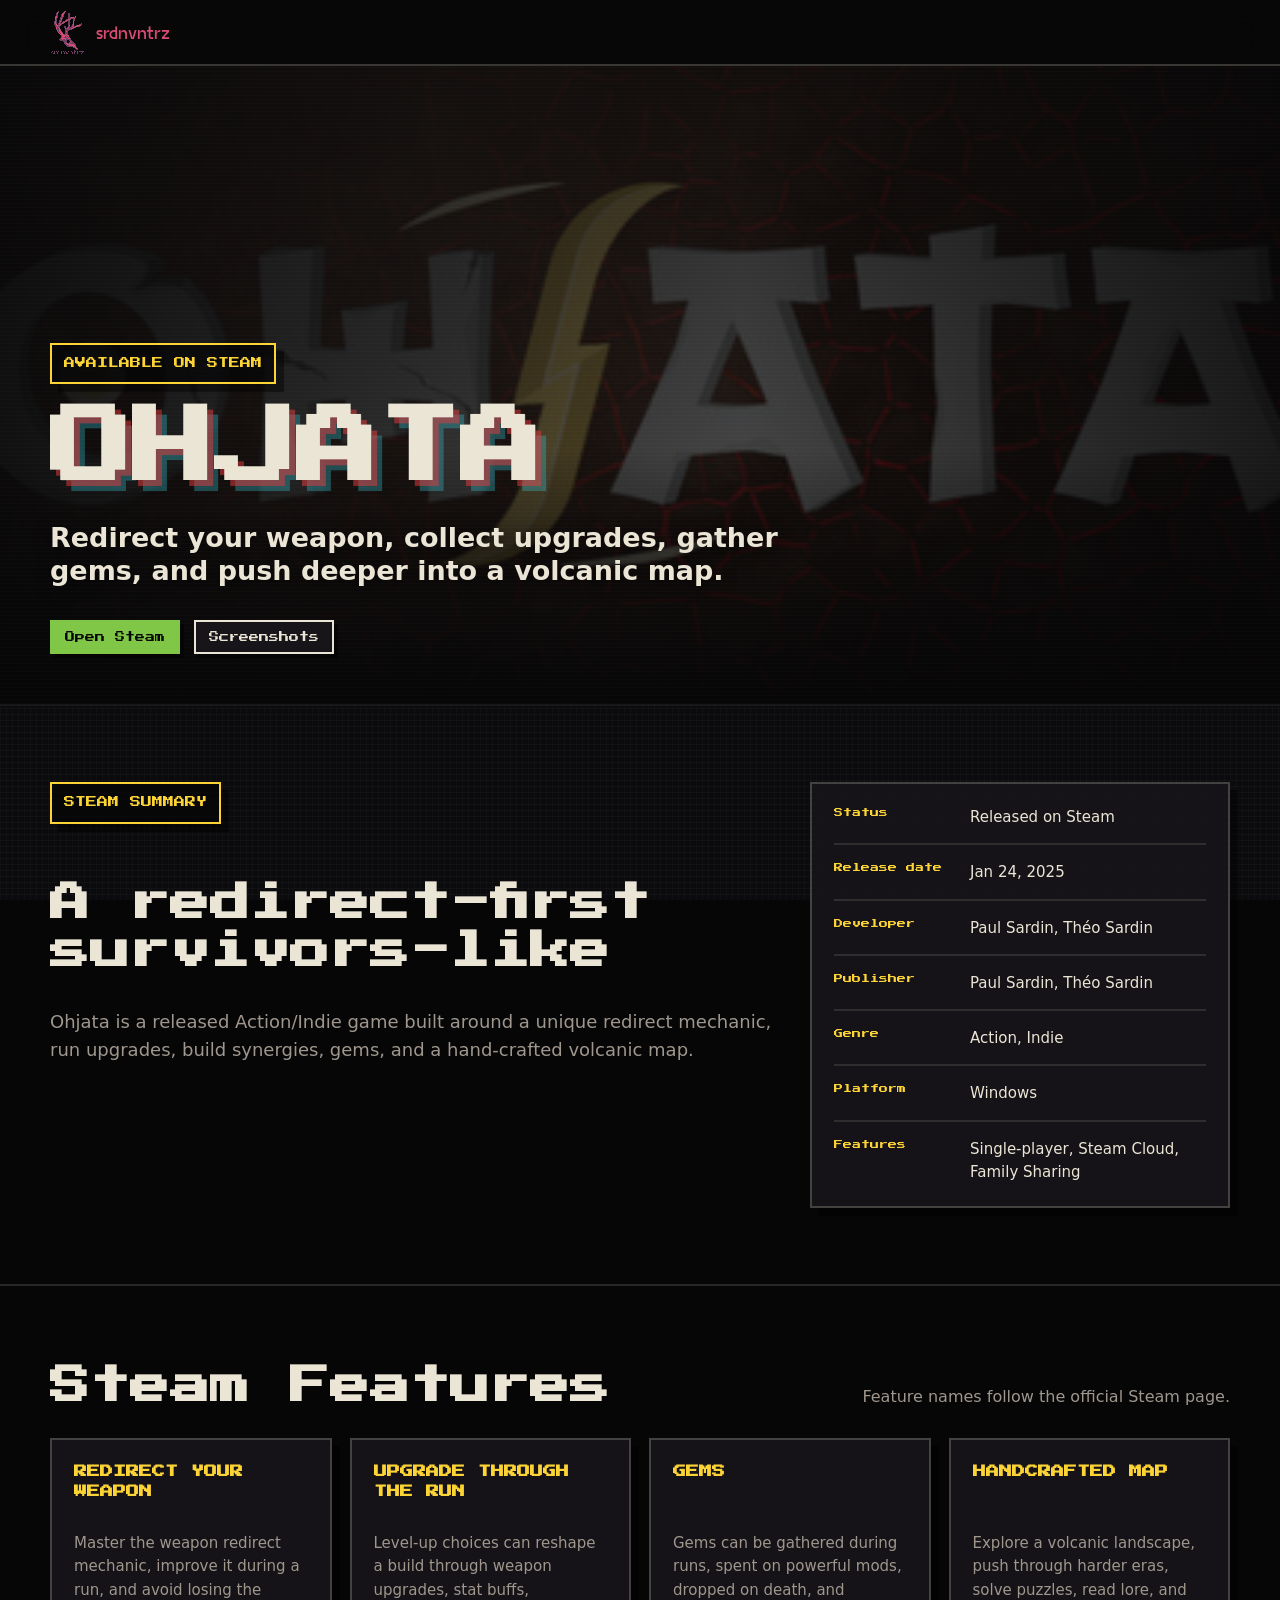
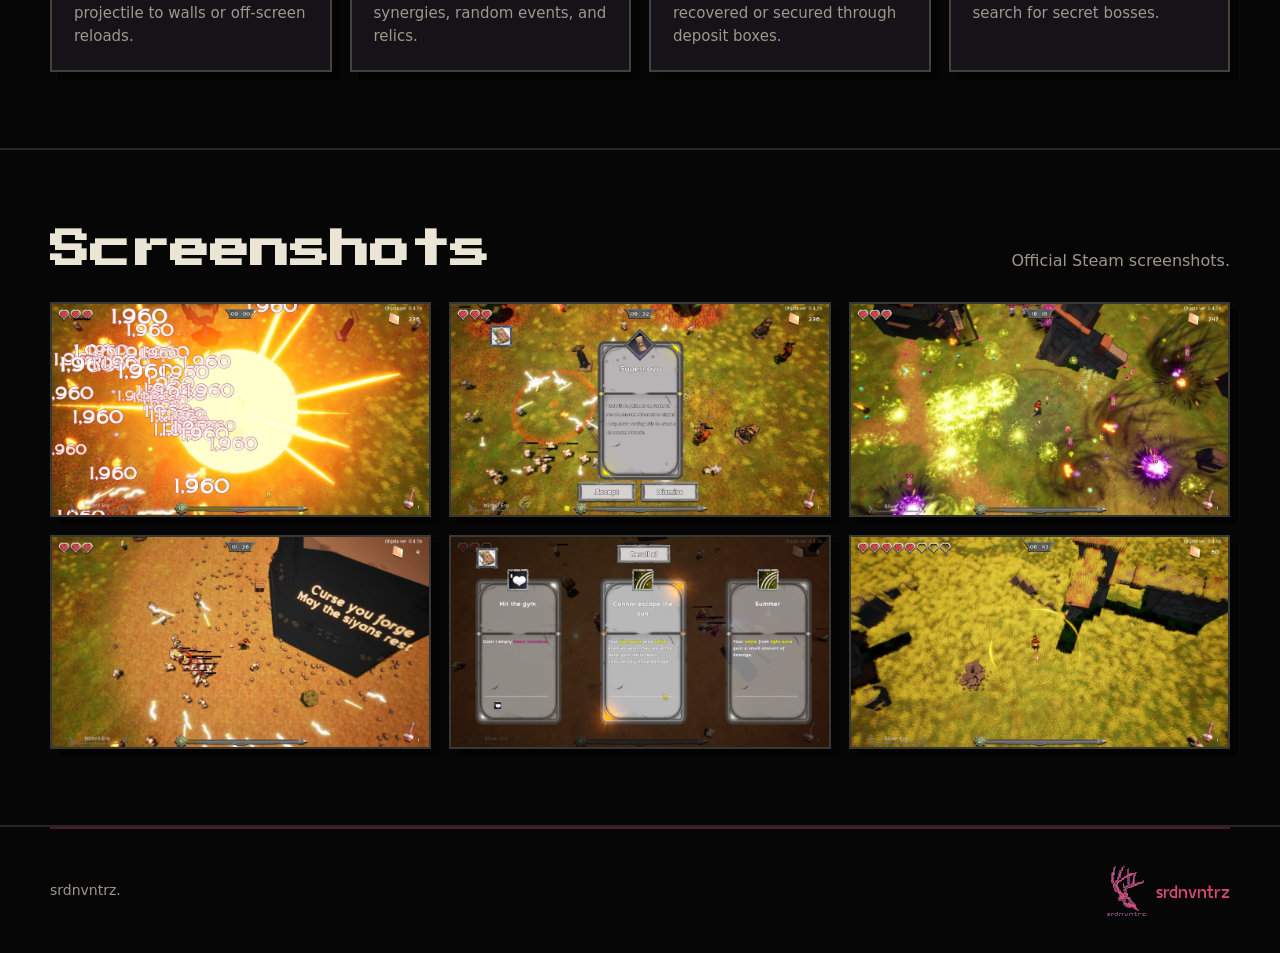
==== ohjata/index.html @ 78330971 "fix: bust cached studio stylesheet" ====
<!doctype html>
<html lang="en">
  <head>
    <meta charset="utf-8">
    <meta name="viewport" content="width=device-width, initial-scale=1">
    <title>OHJATA | sardin-ventures</title>
    <meta
      name="description"
      content="OHJATA is a released Action/Indie survivors-inspired rogue-like on Steam by Paul Sardin and Theo Sardin."
    >
    <meta property="og:title" content="OHJATA | sardin-ventures">
    <meta
      property="og:description"
      content="Redirect your weapon, gather upgrades and gems, and explore a volcanic map in OHJATA."
    >
    <meta property="og:image" content="assets/ohjata-header.jpg">
    <meta property="og:type" content="website">
    <link rel="icon" href="../runz/assets/runz-icon.png">
    <link rel="stylesheet" href="../site.css?v=20260622-2">
  </head>
  <body>
    <header class="site-header">
      <nav class="nav" aria-label="Primary">
        <a class="brand studio-brand" href="../" aria-label="srdnvntrz home">
          <img class="studio-logo-mark" src="../assets/srdnvntrz-logo.png" alt="" width="852" height="1128">
          <span>srdnvntrz</span>
        </a>
      </nav>
    </header>

    <main>
      <section class="hero ohjata-hero" aria-labelledby="hero-title">
        <div class="hero-inner">
          <p class="eyebrow">AVAILABLE ON STEAM</p>
          <h1 id="hero-title">OHJATA</h1>
          <p class="hero-copy">
            Redirect your weapon, collect upgrades, gather gems, and push deeper into a volcanic map.
          </p>
          <div class="actions hero-actions">
            <a class="button primary" href="https://store.steampowered.com/app/3280340/Ohjata/" rel="noopener" target="_blank">Open Steam</a>
            <a class="button" href="#screenshots">Screenshots</a>
          </div>
        </div>
      </section>

      <section class="section" aria-labelledby="about-title">
        <div class="section-inner detail-grid">
          <div class="detail-copy">
            <p class="eyebrow">STEAM SUMMARY</p>
            <h2 id="about-title">A redirect-first survivors-like</h2>
            <p>
              Ohjata is a released Action/Indie game built around a unique redirect mechanic, run upgrades, build synergies, gems, and a hand-crafted volcanic map.
            </p>
          </div>
          <aside class="facts-panel" aria-label="Ohjata facts">
            <dl class="facts-list">
              <div>
                <dt>Status</dt>
                <dd>Released on Steam</dd>
              </div>
              <div>
                <dt>Release date</dt>
                <dd>Jan 24, 2025</dd>
              </div>
              <div>
                <dt>Developer</dt>
                <dd>Paul Sardin, Théo Sardin</dd>
              </div>
              <div>
                <dt>Publisher</dt>
                <dd>Paul Sardin, Théo Sardin</dd>
              </div>
              <div>
                <dt>Genre</dt>
                <dd>Action, Indie</dd>
              </div>
              <div>
                <dt>Platform</dt>
                <dd>Windows</dd>
              </div>
              <div>
                <dt>Features</dt>
                <dd>Single-player, Steam Cloud, Family Sharing</dd>
              </div>
            </dl>
          </aside>
        </div>
      </section>

      <section class="section" aria-labelledby="features-title">
        <div class="section-inner">
          <div class="section-title">
            <h2 id="features-title">Steam Features</h2>
            <p>Feature names follow the official Steam page.</p>
          </div>

          <div class="feature-grid">
            <article class="feature-card">
              <h3>REDIRECT YOUR WEAPON</h3>
              <p>
                Master the weapon redirect mechanic, improve it during a run, and avoid losing the projectile to walls or off-screen reloads.
              </p>
            </article>
            <article class="feature-card">
              <h3>UPGRADE THROUGH THE RUN</h3>
              <p>
                Level-up choices can reshape a build through weapon upgrades, stat buffs, synergies, random events, and relics.
              </p>
            </article>
            <article class="feature-card">
              <h3>GEMS</h3>
              <p>
                Gems can be gathered during runs, spent on powerful mods, dropped on death, and recovered or secured through deposit boxes.
              </p>
            </article>
            <article class="feature-card">
              <h3>HANDCRAFTED MAP</h3>
              <p>
                Explore a volcanic landscape, push through harder eras, solve puzzles, read lore, and search for secret bosses.
              </p>
            </article>
          </div>
        </div>
      </section>

      <section class="section" id="screenshots" aria-labelledby="screenshots-title">
        <div class="section-inner">
          <div class="section-title">
            <h2 id="screenshots-title">Screenshots</h2>
            <p>Official Steam screenshots.</p>
          </div>

          <div class="screenshot-grid">
            <a class="screenshot-card" href="assets/screenshots/ohjata-01.jpg">
              <img src="assets/screenshots/ohjata-01.jpg" alt="Ohjata official Steam screenshot 1." width="1920" height="1080">
            </a>
            <a class="screenshot-card" href="assets/screenshots/ohjata-02.jpg">
              <img src="assets/screenshots/ohjata-02.jpg" alt="Ohjata official Steam screenshot 2." width="1920" height="1080">
            </a>
            <a class="screenshot-card" href="assets/screenshots/ohjata-03.jpg">
              <img src="assets/screenshots/ohjata-03.jpg" alt="Ohjata official Steam screenshot 3." width="1920" height="1080">
            </a>
            <a class="screenshot-card" href="assets/screenshots/ohjata-04.jpg">
              <img src="assets/screenshots/ohjata-04.jpg" alt="Ohjata official Steam screenshot 4." width="1920" height="1080">
            </a>
            <a class="screenshot-card" href="assets/screenshots/ohjata-05.jpg">
              <img src="assets/screenshots/ohjata-05.jpg" alt="Ohjata official Steam screenshot 5." width="1920" height="1080">
            </a>
            <a class="screenshot-card" href="assets/screenshots/ohjata-06.jpg">
              <img src="assets/screenshots/ohjata-06.jpg" alt="Ohjata official Steam screenshot 6." width="1920" height="1080">
            </a>
          </div>
        </div>
      </section>
    </main>

    <footer class="site-footer">
      <p>srdnvntrz.</p>
      <a class="footer-brand" href="../" aria-label="srdnvntrz home">
        <img src="../assets/srdnvntrz-logo.png" alt="" width="852" height="1128">
        <span>srdnvntrz</span>
      </a>
    </footer>
  </body>
</html>
---- site.css ----
@font-face {
  font-display: swap;
  font-family: "Press Start 2P";
  src: url("runz/assets/fonts/PressStart2P-Regular.ttf") format("truetype");
}

@font-face {
  font-display: swap;
  font-family: "VG5000";
  src: url("assets/fonts/VG5000-Regular.otf") format("opentype");
}

:root {
  color-scheme: dark;
  --black: #060607;
  --panel: #171519;
  --white: #ebe5d6;
  --muted: #9f978d;
  --red: #e83b3d;
  --yellow: #fcd436;
  --lime: #80c747;
  --cyan: #38c9db;
  --studio-pink: #d94a73;
  --line: rgba(235, 229, 214, 0.22);
  --shadow: rgba(0, 0, 0, 0.42);
  --max-width: 1180px;
}

* {
  box-sizing: border-box;
}

html {
  scroll-behavior: smooth;
}

body {
  margin: 0;
  background: var(--black);
  color: var(--white);
  font-family: Inter, ui-sans-serif, system-ui, -apple-system, BlinkMacSystemFont, "Segoe UI", sans-serif;
  line-height: 1.55;
  overflow-x: hidden;
}

body::before {
  position: fixed;
  inset: 0;
  z-index: -2;
  background:
    linear-gradient(rgba(255, 255, 255, 0.026) 1px, transparent 1px),
    linear-gradient(90deg, rgba(255, 255, 255, 0.018) 1px, transparent 1px),
    #0b0b0d;
  background-size: 6px 6px, 6px 6px, auto;
  content: "";
}

a {
  color: inherit;
}

img {
  display: block;
  max-width: 100%;
}

.home-logo {
  display: none !important;
}

.site-header {
  position: sticky;
  top: 0;
  z-index: 20;
  border-bottom: 2px solid var(--line);
  background: rgba(6, 6, 7, 0.84);
  backdrop-filter: blur(16px);
}

.nav {
  display: flex;
  align-items: center;
  justify-content: space-between;
  width: min(100% - 32px, var(--max-width));
  min-height: 64px;
  margin: 0 auto;
  gap: 18px;
}

.brand,
.nav-links,
.actions {
  display: flex;
  align-items: center;
}

.brand {
  gap: 12px;
  color: var(--white);
  text-decoration: none;
}

.brand span:last-child,
.eyebrow,
h1,
h2,
h3,
.button,
.status {
  font-family: "Press Start 2P", ui-monospace, SFMono-Regular, Consolas, monospace;
}

.brand span:last-child {
  font-size: 13px;
}

.studio-brand {
  color: var(--studio-pink);
}

.studio-logo-mark {
  width: 34px;
  height: 46px;
  object-fit: contain;
  image-rendering: pixelated;
}

.studio-brand span:last-child {
  color: var(--studio-pink);
  font-family: "VG5000", ui-monospace, SFMono-Regular, Consolas, monospace;
  font-size: 18px;
  line-height: 1;
}

.nav-links {
  gap: 16px;
  font-size: 14px;
}

.nav-links a {
  color: var(--muted);
  text-decoration: none;
}

.nav-links a:hover,
.nav-links a:focus-visible {
  color: var(--yellow);
}

.hero {
  position: relative;
  display: grid;
  align-items: end;
  min-height: min(640px, 86svh);
  overflow: clip;
}

.hero::before {
  position: absolute;
  inset: 0;
  z-index: -2;
  background-image:
    linear-gradient(90deg, rgba(6, 6, 7, 0.9), rgba(6, 6, 7, 0.34) 58%, rgba(6, 6, 7, 0.82)),
    linear-gradient(0deg, rgba(6, 6, 7, 0.98), rgba(6, 6, 7, 0.22) 40%, rgba(6, 6, 7, 0.56)),
    url("runz/assets/screenshots/combat-chaos.png");
  background-position: center;
  background-size: cover;
  content: "";
}

.ohjata-hero::before {
  background-image:
    linear-gradient(90deg, rgba(6, 6, 7, 0.92), rgba(6, 6, 7, 0.54) 58%, rgba(6, 6, 7, 0.86)),
    linear-gradient(0deg, rgba(6, 6, 7, 0.98), rgba(6, 6, 7, 0.24) 40%, rgba(6, 6, 7, 0.6)),
    url("ohjata/assets/ohjata-header.jpg");
  background-position: center;
  background-size: cover;
}

.hero::after {
  position: absolute;
  inset: 0;
  z-index: -1;
  border-bottom: 2px solid var(--line);
  background: repeating-linear-gradient(
    0deg,
    rgba(255, 255, 255, 0.045) 0,
    rgba(255, 255, 255, 0.045) 1px,
    transparent 1px,
    transparent 4px
  );
  mix-blend-mode: screen;
  opacity: 0.32;
  content: "";
}

.hero-inner,
.section-inner,
.site-footer {
  width: min(100% - 32px, var(--max-width));
  margin: 0 auto;
}

.hero-inner {
  padding: 120px 0 52px;
}

.eyebrow {
  display: inline-flex;
  margin: 0 0 22px;
  padding: 10px 12px;
  border: 2px solid var(--yellow);
  background: rgba(6, 6, 7, 0.72);
  box-shadow: 8px 8px 0 var(--shadow);
  color: var(--yellow);
  font-size: 11px;
  line-height: 1.6;
}

h1 {
  max-width: 1100px;
  margin: 0;
  font-size: clamp(34px, 7vw, 82px);
  line-height: 1.05;
  letter-spacing: 0;
  text-shadow: 6px 6px 0 rgba(232, 59, 61, 0.5), 11px 11px 0 rgba(56, 201, 219, 0.32);
}

.hero-copy {
  max-width: 780px;
  margin: 28px 0 0;
  color: var(--white);
  font-size: clamp(18px, 2.2vw, 27px);
  font-weight: 800;
  line-height: 1.25;
  overflow-wrap: break-word;
  text-shadow: 0 3px 16px rgba(0, 0, 0, 0.75);
}

.section {
  border-bottom: 2px solid rgba(235, 229, 214, 0.14);
}

.section-inner {
  padding: 76px 0;
}

.section-title {
  display: flex;
  align-items: end;
  justify-content: space-between;
  gap: 24px;
  margin-bottom: 28px;
}

.section-title h2,
.section-title p {
  margin: 0;
}

h2 {
  font-size: clamp(22px, 4vw, 40px);
  line-height: 1.2;
}

.section-title p {
  max-width: 520px;
  color: var(--muted);
  font-size: 16px;
}

.game-grid {
  display: grid;
  grid-template-columns: repeat(2, minmax(0, 1fr));
  gap: 22px;
}

.game-card {
  overflow: hidden;
  border: 2px solid var(--line);
  background: rgba(23, 21, 25, 0.9);
  box-shadow: 8px 8px 0 var(--shadow);
}

.game-media {
  display: block;
  border-bottom: 2px solid var(--line);
  text-decoration: none;
}

.game-media img,
.game-media.placeholder {
  width: 100%;
  aspect-ratio: 16 / 9;
}

.game-media img {
  object-fit: cover;
}

.game-media.placeholder {
  display: grid;
  place-items: center;
  background:
    linear-gradient(rgba(255, 255, 255, 0.045) 1px, transparent 1px),
    linear-gradient(90deg, rgba(255, 255, 255, 0.035) 1px, transparent 1px),
    #171519;
  background-size: 10px 10px, 10px 10px, auto;
  color: var(--cyan);
  font-family: "Press Start 2P", ui-monospace, SFMono-Regular, Consolas, monospace;
  font-size: clamp(22px, 4vw, 44px);
}

.game-copy {
  padding: 24px;
}

.status {
  margin: 0 0 12px;
  color: var(--lime);
  font-size: 10px;
}

h3 {
  margin: 0 0 14px;
  color: var(--yellow);
  font-size: 18px;
  line-height: 1.5;
}

.game-copy p:not(.status) {
  margin: 0;
  color: var(--muted);
  font-size: 16px;
}

.actions {
  flex-wrap: wrap;
  gap: 14px;
  margin-top: 28px;
}

.hero-actions {
  margin-top: 32px;
}

.button {
  display: inline-flex;
  align-items: center;
  justify-content: center;
  min-height: 34px;
  padding: 8px 13px;
  border: 2px solid var(--white);
  background: var(--panel);
  color: var(--white);
  box-shadow: 4px 4px 0 var(--shadow);
  font-size: 10px;
  line-height: 1.2;
  text-align: center;
  text-decoration: none;
  transition: transform 120ms ease, box-shadow 120ms ease, border-color 120ms ease, color 120ms ease;
}

.button:hover,
.button:focus-visible {
  border-color: var(--yellow);
  color: var(--yellow);
  transform: translate(-2px, -2px);
  box-shadow: 6px 6px 0 var(--shadow);
}

.button.primary {
  border-color: var(--lime);
  background: var(--lime);
  color: var(--black);
}

.button.primary:hover,
.button.primary:focus-visible {
  border-color: var(--white);
  color: var(--black);
}

.detail-grid {
  display: grid;
  grid-template-columns: minmax(0, 1fr) minmax(320px, 420px);
  gap: 28px;
  align-items: start;
}

.detail-copy p:not(.eyebrow) {
  max-width: 780px;
  margin: 22px 0 0;
  color: var(--muted);
  font-size: 18px;
  overflow-wrap: break-word;
}

.facts-panel,
.feature-card,
.screenshot-card {
  border: 2px solid var(--line);
  background: rgba(23, 21, 25, 0.92);
  box-shadow: 8px 8px 0 var(--shadow);
}

.facts-panel {
  padding: 22px;
}

.facts-list {
  display: grid;
  gap: 16px;
  margin: 0;
}

.facts-list div {
  display: grid;
  grid-template-columns: 120px minmax(0, 1fr);
  gap: 16px;
  padding-bottom: 14px;
  border-bottom: 2px solid rgba(235, 229, 214, 0.12);
}

.facts-list div:last-child {
  padding-bottom: 0;
  border-bottom: 0;
}

.facts-list dt,
.facts-list dd {
  margin: 0;
}

.facts-list dt {
  color: var(--yellow);
  font-family: "Press Start 2P", ui-monospace, SFMono-Regular, Consolas, monospace;
  font-size: 9px;
  line-height: 1.6;
}

.facts-list dd {
  color: var(--white);
  font-size: 15px;
}

.feature-grid {
  display: grid;
  grid-template-columns: repeat(4, minmax(0, 1fr));
  gap: 18px;
}

.feature-card {
  padding: 22px;
}

.feature-card h3 {
  min-height: 56px;
  font-size: 13px;
}

.feature-card p {
  margin: 0;
  color: var(--muted);
  font-size: 15px;
}

.screenshot-grid {
  display: grid;
  grid-template-columns: repeat(3, minmax(0, 1fr));
  gap: 18px;
}

.screenshot-card {
  display: grid;
  place-items: center;
  overflow: hidden;
  aspect-ratio: 16 / 9;
  background:
    linear-gradient(rgba(255, 255, 255, 0.026) 1px, transparent 1px),
    linear-gradient(90deg, rgba(255, 255, 255, 0.018) 1px, transparent 1px),
    #060607;
  background-size: 8px 8px, 8px 8px, auto;
}

.screenshot-card img {
  width: 100%;
  height: 100%;
  object-fit: contain;
}

.site-footer {
  display: flex;
  align-items: center;
  justify-content: space-between;
  gap: 24px;
  border-top: 2px solid rgba(217, 74, 115, 0.32);
  padding: 36px 0;
  color: var(--muted);
  font-size: 14px;
}

.site-footer p {
  min-width: 0;
  margin: 0;
}

.footer-brand {
  display: inline-flex;
  align-items: center;
  flex: 0 0 auto;
  gap: 10px;
  color: var(--studio-pink);
  text-decoration: none;
}

.footer-brand img {
  width: 40px;
  height: 52px;
  object-fit: contain;
  image-rendering: pixelated;
}

.footer-brand span {
  font-family: "VG5000", ui-monospace, SFMono-Regular, Consolas, monospace;
  font-size: 18px;
  line-height: 1;
}

@media (max-width: 860px) {
  .nav {
    min-height: auto;
    padding: 16px 0;
    align-items: flex-start;
    flex-direction: column;
  }

  .nav-links,
  .section-title {
    align-items: flex-start;
  }

  .nav-links,
  .section-title,
  .game-grid,
  .detail-grid,
  .feature-grid,
  .screenshot-grid {
    flex-wrap: wrap;
    grid-template-columns: 1fr;
  }

  .section-title {
    flex-direction: column;
  }
}

@media (max-width: 620px) {
  .hero {
    min-height: 680px;
  }

  .hero-copy {
    max-width: 30ch;
    font-size: 16px;
    line-height: 1.35;
  }

  h2 {
    font-size: 24px;
  }

  .button {
    width: 100%;
  }

  .game-copy {
    padding: 18px;
  }

  .detail-copy p:not(.eyebrow),
  .feature-card p {
    font-size: 15px;
  }

  .facts-list div {
    grid-template-columns: 1fr;
    gap: 4px;
  }

  .site-footer {
    align-items: flex-start;
    flex-direction: column;
  }
}
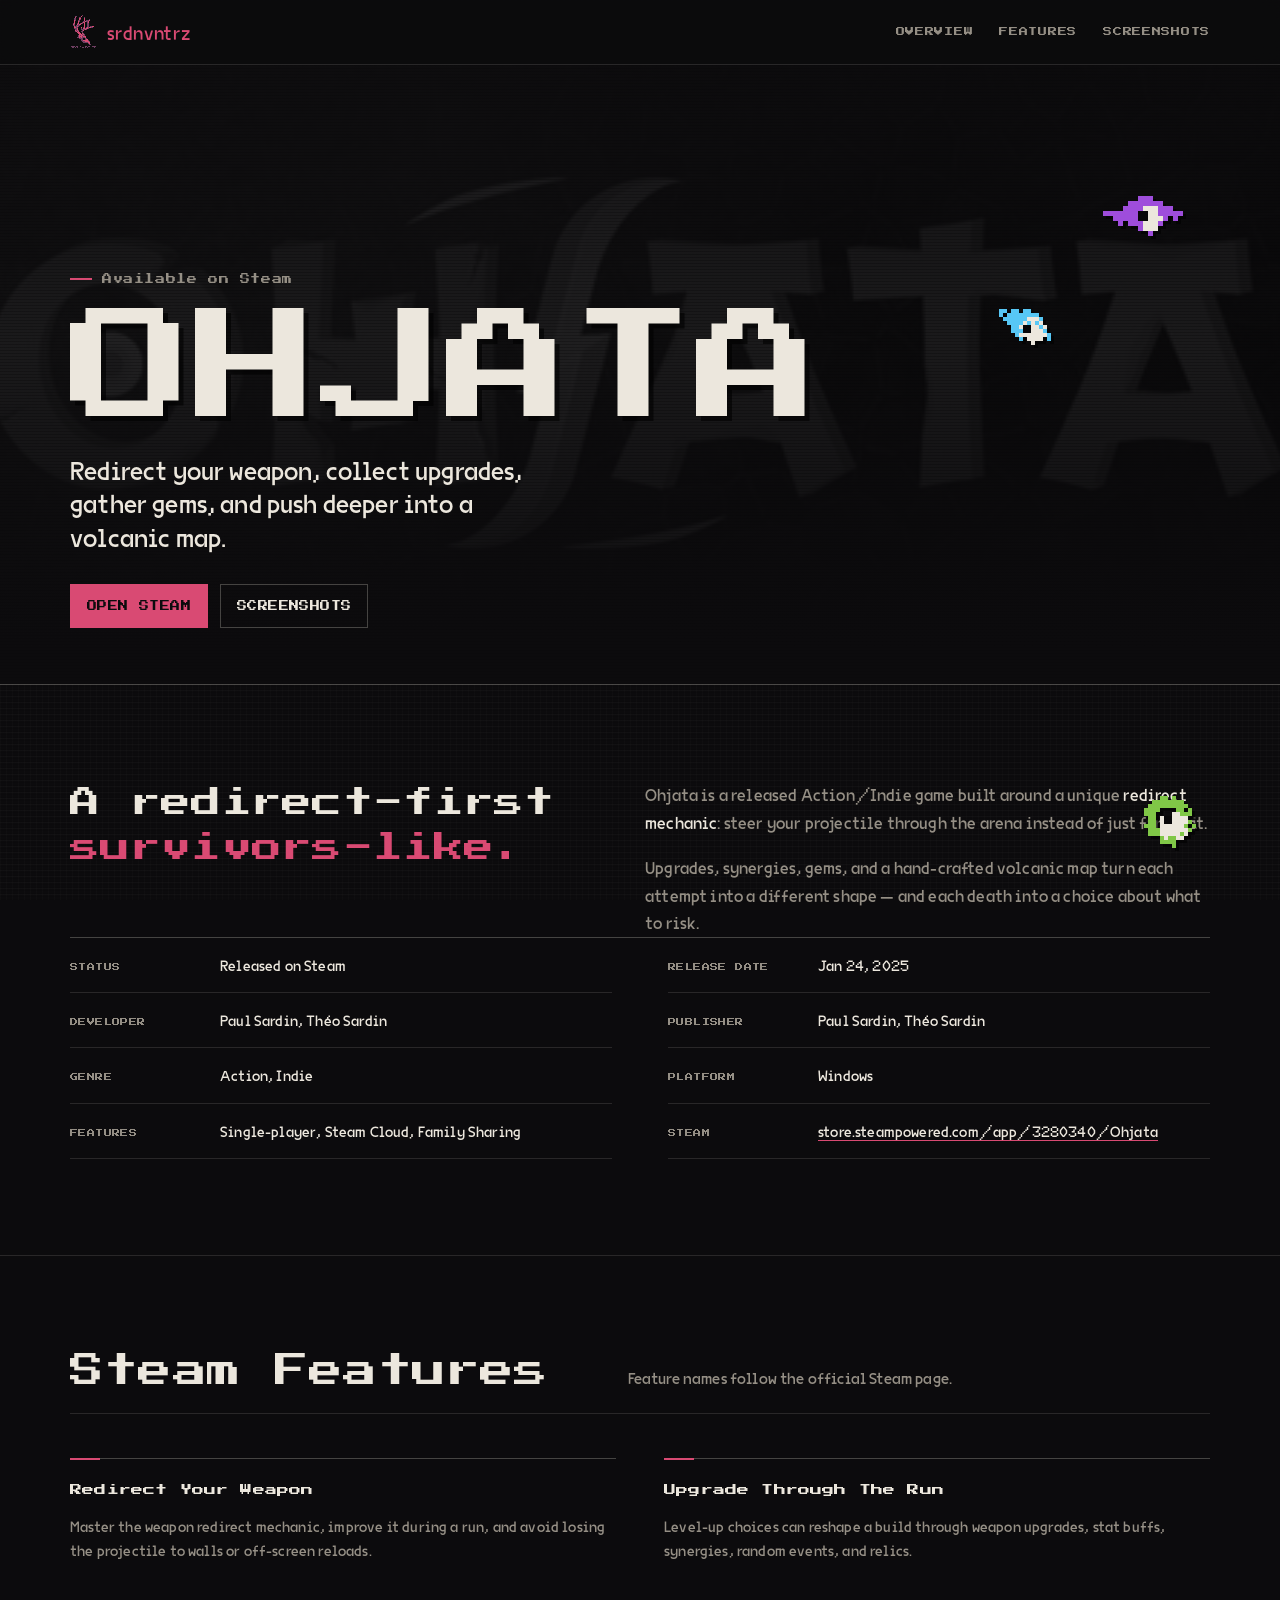
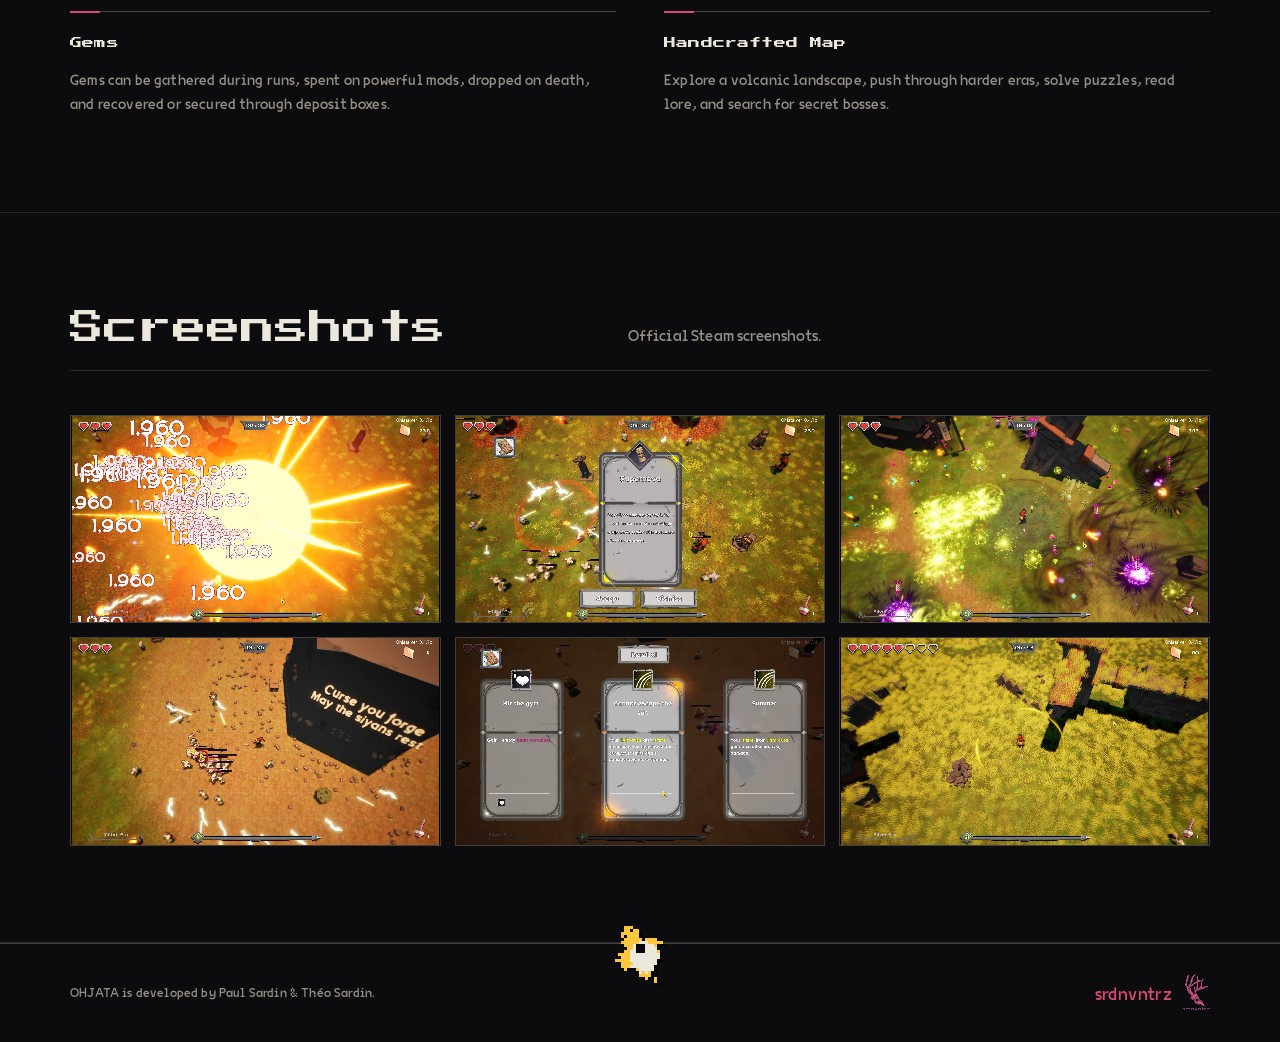
==== commit ba690ae2: "feat: monochrome redesign + cursor-tracking RUNZ enemies Studio site reworked into a single dark-mon" ====
--- a/ohjata/index.html
+++ b/ohjata/index.html
@@ -6,148 +6,122 @@
     <title>OHJATA | sardin-ventures</title>
     <meta
       name="description"
-      content="OHJATA is a released Action/Indie survivors-inspired rogue-like on Steam by Paul Sardin and Theo Sardin."
+      content="OHJATA is a released Action/Indie redirect-first survivors-like on Steam by Paul Sardin and Théo Sardin."
     >
     <meta property="og:title" content="OHJATA | sardin-ventures">
     <meta
       property="og:description"
       content="Redirect your weapon, gather upgrades and gems, and explore a volcanic map in OHJATA."
     >
-    <meta property="og:image" content="assets/ohjata-header.jpg">
+    <meta property="og:image" content="https://sardin-ventures.github.io/ohjata/assets/ohjata-header.jpg">
     <meta property="og:type" content="website">
-    <link rel="icon" href="../runz/assets/runz-icon.png">
-    <link rel="stylesheet" href="../site.css?v=20260622-2">
+    <link rel="icon" href="/assets/srdnvntrz-logo.png">
+    <link rel="stylesheet" href="/site.css?v=2026-mono-11">
   </head>
   <body>
     <header class="site-header">
       <nav class="nav" aria-label="Primary">
-        <a class="brand studio-brand" href="../" aria-label="srdnvntrz home">
-          <img class="studio-logo-mark" src="../assets/srdnvntrz-logo.png" alt="" width="852" height="1128">
+        <a class="brand" href="/" aria-label="srdnvntrz home">
+          <img src="/assets/srdnvntrz-logo.png" alt="" width="852" height="1128">
           <span>srdnvntrz</span>
         </a>
+        <div class="nav-links">
+          <a href="#overview">Overview</a>
+          <a href="#features">Features</a>
+          <a href="#media">Screenshots</a>
+        </div>
       </nav>
     </header>
 
-    <main>
+    <main id="top">
       <section class="hero ohjata-hero" aria-labelledby="hero-title">
+        <span class="enemy" data-enemy="drifter" data-cell="5" style="top:96px; right:6%;" aria-hidden="true"></span>
+        <span class="enemy" data-enemy="gem_shard" data-cell="4" style="top:216px; right:16%;" aria-hidden="true"></span>
         <div class="hero-inner">
-          <p class="eyebrow">AVAILABLE ON STEAM</p>
+          <p class="eyebrow">Available on Steam</p>
           <h1 id="hero-title">OHJATA</h1>
-          <p class="hero-copy">
-            Redirect your weapon, collect upgrades, gather gems, and push deeper into a volcanic map.
-          </p>
-          <div class="actions hero-actions">
+          <p class="hero-lead">Redirect your weapon, collect upgrades, gather gems, and push deeper into a volcanic map.</p>
+          <div class="actions" aria-label="Primary links">
             <a class="button primary" href="https://store.steampowered.com/app/3280340/Ohjata/" rel="noopener" target="_blank">Open Steam</a>
-            <a class="button" href="#screenshots">Screenshots</a>
+            <a class="button" href="#media">Screenshots</a>
           </div>
         </div>
       </section>
 
-      <section class="section" aria-labelledby="about-title">
-        <div class="section-inner detail-grid">
-          <div class="detail-copy">
-            <p class="eyebrow">STEAM SUMMARY</p>
-            <h2 id="about-title">A redirect-first survivors-like</h2>
-            <p>
-              Ohjata is a released Action/Indie game built around a unique redirect mechanic, run upgrades, build synergies, gems, and a hand-crafted volcanic map.
-            </p>
+      <section class="section" id="overview" aria-labelledby="overview-title">
+        <span class="enemy" data-enemy="splitter" data-cell="4" style="top:16%; right:5%;" aria-hidden="true"></span>
+        <div class="section-inner">
+          <div class="split">
+            <h2 class="lead-statement" id="overview-title">A redirect-first <span class="hl">survivors-like.</span></h2>
+            <div class="prose">
+              <p>Ohjata is a released Action/Indie game built around a unique <strong>redirect mechanic</strong>: steer your projectile through the arena instead of just firing it.</p>
+              <p>Upgrades, synergies, gems, and a hand-crafted volcanic map turn each attempt into a different shape — and each death into a choice about what to risk.</p>
+            </div>
           </div>
-          <aside class="facts-panel" aria-label="Ohjata facts">
-            <dl class="facts-list">
-              <div>
-                <dt>Status</dt>
-                <dd>Released on Steam</dd>
-              </div>
-              <div>
-                <dt>Release date</dt>
-                <dd>Jan 24, 2025</dd>
-              </div>
-              <div>
-                <dt>Developer</dt>
-                <dd>Paul Sardin, Théo Sardin</dd>
-              </div>
-              <div>
-                <dt>Publisher</dt>
-                <dd>Paul Sardin, Théo Sardin</dd>
-              </div>
-              <div>
-                <dt>Genre</dt>
-                <dd>Action, Indie</dd>
-              </div>
-              <div>
-                <dt>Platform</dt>
-                <dd>Windows</dd>
-              </div>
-              <div>
-                <dt>Features</dt>
-                <dd>Single-player, Steam Cloud, Family Sharing</dd>
-              </div>
-            </dl>
-          </aside>
+          <dl class="specs">
+            <div class="spec"><dt>Status</dt><dd>Released on Steam</dd></div>
+            <div class="spec"><dt>Release date</dt><dd>Jan 24, 2025</dd></div>
+            <div class="spec"><dt>Developer</dt><dd>Paul Sardin, Théo Sardin</dd></div>
+            <div class="spec"><dt>Publisher</dt><dd>Paul Sardin, Théo Sardin</dd></div>
+            <div class="spec"><dt>Genre</dt><dd>Action, Indie</dd></div>
+            <div class="spec"><dt>Platform</dt><dd>Windows</dd></div>
+            <div class="spec"><dt>Features</dt><dd>Single-player, Steam Cloud, Family Sharing</dd></div>
+            <div class="spec"><dt>Steam</dt><dd><a href="https://store.steampowered.com/app/3280340/Ohjata/" rel="noopener" target="_blank">store.steampowered.com/app/3280340/Ohjata</a></dd></div>
+          </dl>
         </div>
       </section>
 
-      <section class="section" aria-labelledby="features-title">
+      <section class="section" id="features" aria-labelledby="features-title">
         <div class="section-inner">
-          <div class="section-title">
+          <div class="section-head">
             <h2 id="features-title">Steam Features</h2>
             <p>Feature names follow the official Steam page.</p>
           </div>
-
-          <div class="feature-grid">
-            <article class="feature-card">
-              <h3>REDIRECT YOUR WEAPON</h3>
-              <p>
-                Master the weapon redirect mechanic, improve it during a run, and avoid losing the projectile to walls or off-screen reloads.
-              </p>
+          <div class="col-grid col-grid--2">
+            <article class="col">
+              <h3>Redirect Your Weapon</h3>
+              <p>Master the weapon redirect mechanic, improve it during a run, and avoid losing the projectile to walls or off-screen reloads.</p>
             </article>
-            <article class="feature-card">
-              <h3>UPGRADE THROUGH THE RUN</h3>
-              <p>
-                Level-up choices can reshape a build through weapon upgrades, stat buffs, synergies, random events, and relics.
-              </p>
+            <article class="col">
+              <h3>Upgrade Through The Run</h3>
+              <p>Level-up choices can reshape a build through weapon upgrades, stat buffs, synergies, random events, and relics.</p>
             </article>
-            <article class="feature-card">
-              <h3>GEMS</h3>
-              <p>
-                Gems can be gathered during runs, spent on powerful mods, dropped on death, and recovered or secured through deposit boxes.
-              </p>
+            <article class="col">
+              <h3>Gems</h3>
+              <p>Gems can be gathered during runs, spent on powerful mods, dropped on death, and recovered or secured through deposit boxes.</p>
             </article>
-            <article class="feature-card">
-              <h3>HANDCRAFTED MAP</h3>
-              <p>
-                Explore a volcanic landscape, push through harder eras, solve puzzles, read lore, and search for secret bosses.
-              </p>
+            <article class="col">
+              <h3>Handcrafted Map</h3>
+              <p>Explore a volcanic landscape, push through harder eras, solve puzzles, read lore, and search for secret bosses.</p>
             </article>
           </div>
         </div>
       </section>
 
-      <section class="section" id="screenshots" aria-labelledby="screenshots-title">
+      <section class="section" id="media" aria-labelledby="media-title">
         <div class="section-inner">
-          <div class="section-title">
-            <h2 id="screenshots-title">Screenshots</h2>
+          <div class="section-head">
+            <h2 id="media-title">Screenshots</h2>
             <p>Official Steam screenshots.</p>
           </div>
-
           <div class="screenshot-grid">
-            <a class="screenshot-card" href="assets/screenshots/ohjata-01.jpg">
-              <img src="assets/screenshots/ohjata-01.jpg" alt="Ohjata official Steam screenshot 1." width="1920" height="1080">
+            <a class="screenshot-card" href="/ohjata/assets/screenshots/ohjata-01.jpg">
+              <img src="/ohjata/assets/screenshots/ohjata-01.jpg" alt="Ohjata official Steam screenshot 1." width="1920" height="1080">
             </a>
-            <a class="screenshot-card" href="assets/screenshots/ohjata-02.jpg">
-              <img src="assets/screenshots/ohjata-02.jpg" alt="Ohjata official Steam screenshot 2." width="1920" height="1080">
+            <a class="screenshot-card" href="/ohjata/assets/screenshots/ohjata-02.jpg">
+              <img loading="lazy" src="/ohjata/assets/screenshots/ohjata-02.jpg" alt="Ohjata official Steam screenshot 2." width="1920" height="1080">
             </a>
-            <a class="screenshot-card" href="assets/screenshots/ohjata-03.jpg">
-              <img src="assets/screenshots/ohjata-03.jpg" alt="Ohjata official Steam screenshot 3." width="1920" height="1080">
+            <a class="screenshot-card" href="/ohjata/assets/screenshots/ohjata-03.jpg">
+              <img loading="lazy" src="/ohjata/assets/screenshots/ohjata-03.jpg" alt="Ohjata official Steam screenshot 3." width="1920" height="1080">
             </a>
-            <a class="screenshot-card" href="assets/screenshots/ohjata-04.jpg">
-              <img src="assets/screenshots/ohjata-04.jpg" alt="Ohjata official Steam screenshot 4." width="1920" height="1080">
+            <a class="screenshot-card" href="/ohjata/assets/screenshots/ohjata-04.jpg">
+              <img loading="lazy" src="/ohjata/assets/screenshots/ohjata-04.jpg" alt="Ohjata official Steam screenshot 4." width="1920" height="1080">
             </a>
-            <a class="screenshot-card" href="assets/screenshots/ohjata-05.jpg">
-              <img src="assets/screenshots/ohjata-05.jpg" alt="Ohjata official Steam screenshot 5." width="1920" height="1080">
+            <a class="screenshot-card" href="/ohjata/assets/screenshots/ohjata-05.jpg">
+              <img loading="lazy" src="/ohjata/assets/screenshots/ohjata-05.jpg" alt="Ohjata official Steam screenshot 5." width="1920" height="1080">
             </a>
-            <a class="screenshot-card" href="assets/screenshots/ohjata-06.jpg">
-              <img src="assets/screenshots/ohjata-06.jpg" alt="Ohjata official Steam screenshot 6." width="1920" height="1080">
+            <a class="screenshot-card" href="/ohjata/assets/screenshots/ohjata-06.jpg">
+              <img loading="lazy" src="/ohjata/assets/screenshots/ohjata-06.jpg" alt="Ohjata official Steam screenshot 6." width="1920" height="1080">
             </a>
           </div>
         </div>
@@ -155,11 +129,16 @@
     </main>
 
     <footer class="site-footer">
-      <p>srdnvntrz.</p>
-      <a class="footer-brand" href="../" aria-label="srdnvntrz home">
-        <img src="../assets/srdnvntrz-logo.png" alt="" width="852" height="1128">
-        <span>srdnvntrz</span>
-      </a>
+      <div class="footer-inner">
+        <p class="footer-meta">OHJATA is developed by Paul Sardin &amp; Théo Sardin.</p>
+        <span class="enemy" data-enemy="gem_cluster" data-cell="3" style="left:46%; top:-36px;" aria-hidden="true"></span>
+        <a class="footer-brand" href="/" aria-label="srdnvntrz home">
+          <span>srdnvntrz</span>
+          <img src="/assets/srdnvntrz-logo.png" alt="" width="852" height="1128">
+        </a>
+      </div>
     </footer>
+    <script src="/lightbox.js?v=2026-mono-12" defer></script>
+    <script src="/enemies.js?v=2026-mono-11" defer></script>
   </body>
 </html>
--- a/site.css
+++ b/site.css
@@ -1,29 +1,50 @@
+/* ============================================================
+   sardin-ventures — unified design system
+   "MONO ARCADE": dark monochrome, one pink accent, pixel voice.
+   Single source of truth for the studio home, RUNZ, and OHJATA.
+   Asset/font URLs are root-absolute so this one file serves
+   every page (the repo is a GitHub user/org site at domain root).
+   ============================================================ */
+
 @font-face {
   font-display: swap;
   font-family: "Press Start 2P";
-  src: url("runz/assets/fonts/PressStart2P-Regular.ttf") format("truetype");
+  src: url("/runz/assets/fonts/PressStart2P-Regular.ttf") format("truetype");
 }
 
 @font-face {
   font-display: swap;
   font-family: "VG5000";
-  src: url("assets/fonts/VG5000-Regular.otf") format("opentype");
+  src: url("/assets/fonts/VG5000-Regular.otf") format("opentype");
 }
 
 :root {
   color-scheme: dark;
-  --black: #060607;
-  --panel: #171519;
-  --white: #ebe5d6;
-  --muted: #9f978d;
-  --red: #e83b3d;
-  --yellow: #fcd436;
-  --lime: #80c747;
-  --cyan: #38c9db;
-  --studio-pink: #d94a73;
-  --line: rgba(235, 229, 214, 0.22);
-  --shadow: rgba(0, 0, 0, 0.42);
-  --max-width: 1180px;
+
+  /* monochrome ramp */
+  --bg: #0c0b0d;
+  --bg-2: #131115;
+  --bg-3: #1a171c;
+  --ink: #ece7dd;
+  --muted: #958f85;
+  --faint: #645e57;
+
+  /* hairlines */
+  --line: rgba(236, 231, 221, 0.13);
+  --line-2: rgba(236, 231, 221, 0.26);
+
+  /* the single accent */
+  --accent: #d94a73;
+  --accent-soft: rgba(217, 74, 115, 0.16);
+  --on-accent: #0c0b0d;
+
+  --shadow: rgba(0, 0, 0, 0.55);
+
+  --max: 1140px;
+  --gutter: clamp(20px, 4vw, 40px);
+
+  --display: "Press Start 2P", ui-monospace, SFMono-Regular, Consolas, monospace;
+  --body: "VG5000", ui-monospace, SFMono-Regular, Menlo, Consolas, monospace;
 }
 
 * {
@@ -36,22 +57,42 @@
 
 body {
   margin: 0;
-  background: var(--black);
-  color: var(--white);
-  font-family: Inter, ui-sans-serif, system-ui, -apple-system, BlinkMacSystemFont, "Segoe UI", sans-serif;
-  line-height: 1.55;
+  background: var(--bg);
+  color: var(--ink);
+  font-family: var(--body);
+  font-size: 17px;
+  line-height: 1.62;
+  letter-spacing: 0.01em;
   overflow-x: hidden;
-}
-
+  -webkit-font-smoothing: antialiased;
+}
+
+/* subtle pixel-grid + scanline texture, fully monochrome */
 body::before {
   position: fixed;
   inset: 0;
   z-index: -2;
   background:
-    linear-gradient(rgba(255, 255, 255, 0.026) 1px, transparent 1px),
-    linear-gradient(90deg, rgba(255, 255, 255, 0.018) 1px, transparent 1px),
-    #0b0b0d;
+    linear-gradient(rgba(236, 231, 221, 0.022) 1px, transparent 1px),
+    linear-gradient(90deg, rgba(236, 231, 221, 0.015) 1px, transparent 1px),
+    var(--bg);
   background-size: 6px 6px, 6px 6px, auto;
+  content: "";
+}
+
+body::after {
+  position: fixed;
+  inset: 0;
+  z-index: -1;
+  pointer-events: none;
+  background: repeating-linear-gradient(
+    0deg,
+    rgba(0, 0, 0, 0.16) 0,
+    rgba(0, 0, 0, 0.16) 1px,
+    transparent 1px,
+    transparent 3px
+  );
+  opacity: 0.4;
   content: "";
 }
 
@@ -64,532 +105,981 @@
   max-width: 100%;
 }
 
-.home-logo {
-  display: none !important;
-}
-
+::selection {
+  background: var(--accent);
+  color: var(--on-accent);
+}
+
+:focus-visible {
+  outline: 2px solid var(--accent);
+  outline-offset: 3px;
+}
+
+/* ------------------------------------------------------------
+   shared display rules
+   ------------------------------------------------------------ */
+h1,
+h2,
+h3,
+.eyebrow,
+.button,
+.status,
+.tag,
+.spec dt,
+.idx,
+.copy-label,
+.brand span {
+  font-family: var(--display);
+  font-weight: 400;
+}
+
+.eyebrow {
+  display: inline-flex;
+  align-items: center;
+  gap: 10px;
+  margin: 0 0 26px;
+  color: var(--muted);
+  font-size: 10px;
+  line-height: 1.6;
+  letter-spacing: 0.06em;
+}
+
+.eyebrow::before {
+  width: 22px;
+  height: 2px;
+  background: var(--accent);
+  content: "";
+}
+
+/* ------------------------------------------------------------
+   header / nav
+   ------------------------------------------------------------ */
 .site-header {
   position: sticky;
   top: 0;
   z-index: 20;
-  border-bottom: 2px solid var(--line);
-  background: rgba(6, 6, 7, 0.84);
-  backdrop-filter: blur(16px);
+  border-bottom: 1px solid var(--line);
+  background: color-mix(in srgb, var(--bg) 82%, transparent);
+  -webkit-backdrop-filter: blur(14px);
+  backdrop-filter: blur(14px);
 }
 
 .nav {
   display: flex;
   align-items: center;
   justify-content: space-between;
-  width: min(100% - 32px, var(--max-width));
+  width: min(100% - (var(--gutter) * 2), var(--max));
   min-height: 64px;
   margin: 0 auto;
   gap: 18px;
 }
 
-.brand,
-.nav-links,
+.brand {
+  display: inline-flex;
+  align-items: center;
+  gap: 11px;
+  color: var(--ink);
+  text-decoration: none;
+}
+
+.brand img {
+  width: 26px;
+  height: 35px;
+  object-fit: contain;
+  image-rendering: pixelated;
+}
+
+.brand span {
+  font-family: var(--body);
+  font-size: 19px;
+  line-height: 1;
+  letter-spacing: 0.02em;
+  color: var(--accent);
+}
+
+.nav-links {
+  display: flex;
+  align-items: center;
+  gap: clamp(14px, 2.4vw, 26px);
+}
+
+.nav-links a {
+  color: var(--muted);
+  font-family: var(--display);
+  font-size: 9px;
+  letter-spacing: 0.08em;
+  text-decoration: none;
+  text-transform: uppercase;
+  transition: color 120ms ease;
+}
+
+.nav-links a:hover,
+.nav-links a:focus-visible {
+  color: var(--accent);
+}
+
+/* ------------------------------------------------------------
+   buttons
+   ------------------------------------------------------------ */
 .actions {
   display: flex;
+  flex-wrap: wrap;
+  gap: 12px;
+  margin-top: 30px;
+}
+
+.button {
+  display: inline-flex;
   align-items: center;
-}
-
-.brand {
-  gap: 12px;
-  color: var(--white);
+  justify-content: center;
+  min-height: 44px;
+  padding: 12px 16px;
+  border: 1.5px solid var(--line-2);
+  background: transparent;
+  color: var(--ink);
+  font-size: 10px;
+  line-height: 1.3;
+  letter-spacing: 0.04em;
+  text-align: center;
   text-decoration: none;
-}
-
-.brand span:last-child,
-.eyebrow,
-h1,
-h2,
-h3,
-.button,
-.status {
-  font-family: "Press Start 2P", ui-monospace, SFMono-Regular, Consolas, monospace;
-}
-
-.brand span:last-child {
-  font-size: 13px;
-}
-
-.studio-brand {
-  color: var(--studio-pink);
-}
-
-.studio-logo-mark {
-  width: 34px;
-  height: 46px;
-  object-fit: contain;
-  image-rendering: pixelated;
-}
-
-.studio-brand span:last-child {
-  color: var(--studio-pink);
-  font-family: "VG5000", ui-monospace, SFMono-Regular, Consolas, monospace;
-  font-size: 18px;
-  line-height: 1;
-}
-
-.nav-links {
-  gap: 16px;
-  font-size: 14px;
-}
-
-.nav-links a {
-  color: var(--muted);
-  text-decoration: none;
-}
-
-.nav-links a:hover,
-.nav-links a:focus-visible {
-  color: var(--yellow);
-}
-
+  text-transform: uppercase;
+  transition: background 130ms ease, color 130ms ease, border-color 130ms ease, transform 130ms ease;
+}
+
+.button:hover,
+.button:focus-visible {
+  background: var(--ink);
+  border-color: var(--ink);
+  color: var(--bg);
+  transform: translateY(-2px);
+}
+
+.button.primary {
+  border-color: var(--accent);
+  background: var(--accent);
+  color: var(--on-accent);
+}
+
+.button.primary:hover,
+.button.primary:focus-visible {
+  background: transparent;
+  color: var(--accent);
+}
+
+/* ------------------------------------------------------------
+   detail hero (RUNZ / OHJATA)
+   ------------------------------------------------------------ */
 .hero {
   position: relative;
   display: grid;
   align-items: end;
-  min-height: min(640px, 86svh);
+  min-height: min(620px, 84svh);
   overflow: clip;
+  border-bottom: 1px solid var(--line-2);
 }
 
 .hero::before {
   position: absolute;
   inset: 0;
   z-index: -2;
-  background-image:
-    linear-gradient(90deg, rgba(6, 6, 7, 0.9), rgba(6, 6, 7, 0.34) 58%, rgba(6, 6, 7, 0.82)),
-    linear-gradient(0deg, rgba(6, 6, 7, 0.98), rgba(6, 6, 7, 0.22) 40%, rgba(6, 6, 7, 0.56)),
-    url("runz/assets/screenshots/combat-chaos.png");
+  background-image: url("/runz/assets/screenshots/combat-late.jpg");
   background-position: center;
   background-size: cover;
+  filter: grayscale(1) contrast(1.05) brightness(0.5);
   content: "";
-}
-
-.ohjata-hero::before {
-  background-image:
-    linear-gradient(90deg, rgba(6, 6, 7, 0.92), rgba(6, 6, 7, 0.54) 58%, rgba(6, 6, 7, 0.86)),
-    linear-gradient(0deg, rgba(6, 6, 7, 0.98), rgba(6, 6, 7, 0.24) 40%, rgba(6, 6, 7, 0.6)),
-    url("ohjata/assets/ohjata-header.jpg");
-  background-position: center;
-  background-size: cover;
 }
 
 .hero::after {
   position: absolute;
   inset: 0;
   z-index: -1;
-  border-bottom: 2px solid var(--line);
-  background: repeating-linear-gradient(
-    0deg,
-    rgba(255, 255, 255, 0.045) 0,
-    rgba(255, 255, 255, 0.045) 1px,
-    transparent 1px,
-    transparent 4px
-  );
-  mix-blend-mode: screen;
-  opacity: 0.32;
+  background:
+    linear-gradient(0deg, var(--bg) 4%, rgba(12, 11, 13, 0.35) 52%, rgba(12, 11, 13, 0.72)),
+    repeating-linear-gradient(0deg, rgba(0, 0, 0, 0.22) 0, rgba(0, 0, 0, 0.22) 1px, transparent 1px, transparent 3px);
   content: "";
 }
 
-.hero-inner,
-.section-inner,
-.site-footer {
-  width: min(100% - 32px, var(--max-width));
+.ohjata-hero::before {
+  background-image: url("/ohjata/assets/ohjata-header.jpg");
+  /* the OHJATA capsule art contains its own (non-pixel) wordmark — darken it
+     hard so only the pixel H1 reads as the title */
+  filter: grayscale(1) contrast(1.05) brightness(0.26);
+}
+
+.ohjata-hero::after {
+  background:
+    linear-gradient(0deg, var(--bg) 6%, rgba(12, 11, 13, 0.6) 55%, rgba(12, 11, 13, 0.82)),
+    repeating-linear-gradient(0deg, rgba(0, 0, 0, 0.22) 0, rgba(0, 0, 0, 0.22) 1px, transparent 1px, transparent 3px);
+}
+
+.hero-inner {
+  width: min(100% - (var(--gutter) * 2), var(--max));
   margin: 0 auto;
-}
-
-.hero-inner {
-  padding: 120px 0 52px;
-}
-
-.eyebrow {
-  display: inline-flex;
-  margin: 0 0 22px;
-  padding: 10px 12px;
-  border: 2px solid var(--yellow);
-  background: rgba(6, 6, 7, 0.72);
-  box-shadow: 8px 8px 0 var(--shadow);
-  color: var(--yellow);
+  padding: 120px 0 56px;
+}
+
+h1 {
+  margin: 0;
+  font-size: clamp(46px, 11vw, 124px);
+  line-height: 0.92;
+  letter-spacing: 0.01em;
+  text-shadow: 5px 5px 0 rgba(0, 0, 0, 0.6);
+}
+
+.hero-lead {
+  max-width: 30ch;
+  margin: 26px 0 0;
+  color: var(--ink);
+  font-size: clamp(19px, 2.3vw, 26px);
+  line-height: 1.3;
+}
+
+/* ------------------------------------------------------------
+   sections
+   ------------------------------------------------------------ */
+.section {
+  position: relative;
+  border-bottom: 1px solid var(--line);
+}
+
+.section-inner {
+  width: min(100% - (var(--gutter) * 2), var(--max));
+  margin: 0 auto;
+  padding: clamp(56px, 8vw, 96px) 0;
+}
+
+.section-head {
+  display: grid;
+  grid-template-columns: minmax(0, 1fr) minmax(0, 1.1fr);
+  align-items: end;
+  gap: 28px;
+  margin-bottom: 44px;
+  padding-bottom: 22px;
+  border-bottom: 1px solid var(--line);
+}
+
+.section-head h2 {
+  margin: 0;
+  font-size: clamp(20px, 3.4vw, 34px);
+  line-height: 1.15;
+}
+
+.section-head p {
+  margin: 0;
+  color: var(--muted);
+  font-size: 16px;
+}
+
+h2 {
+  font-size: clamp(20px, 3.4vw, 34px);
+  line-height: 1.15;
+}
+
+/* big editorial statement — replaces the old boxed "Pitch" panel */
+.lead-statement {
+  max-width: 22ch;
+  margin: 0;
+  font-family: var(--display);
+  font-size: clamp(18px, 3.1vw, 30px);
+  line-height: 1.5;
+  letter-spacing: 0.01em;
+}
+
+.lead-statement .hl {
+  color: var(--accent);
+}
+
+.prose p {
+  margin: 0 0 18px;
+  color: var(--muted);
+  font-size: 17px;
+}
+
+.prose p:last-child {
+  margin-bottom: 0;
+}
+
+.prose strong {
+  color: var(--ink);
+  font-weight: 400;
+}
+
+/* two-column editorial split: statement | supporting copy/list */
+.split {
+  display: grid;
+  grid-template-columns: minmax(0, 0.95fr) minmax(0, 1.05fr);
+  gap: clamp(28px, 5vw, 64px);
+  align-items: start;
+}
+
+/* feature list with pixel ticks (no boxes) */
+.features {
+  display: grid;
+  gap: 0;
+  margin: 0;
+  padding: 0;
+  list-style: none;
+}
+
+.features li {
+  padding: 14px 0 14px 26px;
+  border-bottom: 1px solid var(--line);
+  color: var(--ink);
+  font-size: 16px;
+}
+
+.features li:first-child {
+  border-top: 1px solid var(--line);
+}
+
+.features li {
+  position: relative;
+}
+
+.features li::before {
+  position: absolute;
+  left: 0;
+  top: 17px;
+  width: 8px;
+  height: 8px;
+  background: var(--accent);
+  content: "";
+}
+
+/* tag chips (pixel) */
+.tags {
+  display: flex;
+  flex-wrap: wrap;
+  gap: 8px;
+  margin-top: 26px;
+}
+
+.tag {
+  padding: 8px 10px;
+  border: 1px solid var(--line-2);
+  color: var(--muted);
+  font-size: 8px;
+  letter-spacing: 0.06em;
+  text-transform: uppercase;
+}
+
+/* ------------------------------------------------------------
+   specs table (replaces facts cards on RUNZ + OHJATA)
+   ------------------------------------------------------------ */
+.specs {
+  display: grid;
+  grid-template-columns: repeat(2, minmax(0, 1fr));
+  gap: 0 clamp(28px, 5vw, 56px);
+  margin: 0;
+  border-top: 1px solid var(--line-2);
+}
+
+.spec {
+  display: grid;
+  grid-template-columns: 132px minmax(0, 1fr);
+  gap: 18px;
+  align-items: baseline;
+  padding: 15px 0;
+  border-bottom: 1px solid var(--line);
+}
+
+.spec dt {
+  color: var(--muted);
+  font-size: 8px;
+  line-height: 1.7;
+  letter-spacing: 0.05em;
+  text-transform: uppercase;
+}
+
+.spec dd {
+  margin: 0;
+  color: var(--ink);
+  font-size: 15px;
+}
+
+.spec a {
+  color: var(--ink);
+  text-decoration: none;
+  border-bottom: 1px solid var(--accent);
+  overflow-wrap: anywhere;
+  transition: color 120ms ease;
+}
+
+.spec a:hover,
+.spec a:focus-visible {
+  color: var(--accent);
+}
+
+/* ------------------------------------------------------------
+   media galleries (mono frame, art colorizes on hover)
+   ------------------------------------------------------------ */
+.media-group-title {
+  margin: 40px 0 16px;
+  color: var(--muted);
   font-size: 11px;
-  line-height: 1.6;
-}
-
-h1 {
-  max-width: 1100px;
-  margin: 0;
-  font-size: clamp(34px, 7vw, 82px);
-  line-height: 1.05;
-  letter-spacing: 0;
-  text-shadow: 6px 6px 0 rgba(232, 59, 61, 0.5), 11px 11px 0 rgba(56, 201, 219, 0.32);
-}
-
-.hero-copy {
-  max-width: 780px;
-  margin: 28px 0 0;
-  color: var(--white);
-  font-size: clamp(18px, 2.2vw, 27px);
-  font-weight: 800;
-  line-height: 1.25;
-  overflow-wrap: break-word;
-  text-shadow: 0 3px 16px rgba(0, 0, 0, 0.75);
-}
-
-.section {
-  border-bottom: 2px solid rgba(235, 229, 214, 0.14);
-}
-
-.section-inner {
-  padding: 76px 0;
-}
-
-.section-title {
+  letter-spacing: 0.08em;
+  text-transform: uppercase;
+}
+
+.section-head + .media-group-title,
+.media-group-title:first-child {
+  margin-top: 0;
+}
+
+.media-grid {
+  display: grid;
+  grid-template-columns: repeat(auto-fit, minmax(300px, 1fr));
+  gap: 14px;
+  align-items: stretch;
+}
+
+.screenshot-grid {
+  display: grid;
+  grid-template-columns: repeat(3, minmax(0, 1fr));
+  gap: 14px;
+}
+
+.media-card {
   display: flex;
-  align-items: end;
-  justify-content: space-between;
-  gap: 24px;
-  margin-bottom: 28px;
-}
-
-.section-title h2,
-.section-title p {
-  margin: 0;
-}
-
-h2 {
-  font-size: clamp(22px, 4vw, 40px);
-  line-height: 1.2;
-}
-
-.section-title p {
-  max-width: 520px;
-  color: var(--muted);
-  font-size: 16px;
-}
-
-.game-grid {
-  display: grid;
-  grid-template-columns: repeat(2, minmax(0, 1fr));
-  gap: 22px;
-}
-
-.game-card {
+  flex-direction: column;
   overflow: hidden;
-  border: 2px solid var(--line);
-  background: rgba(23, 21, 25, 0.9);
-  box-shadow: 8px 8px 0 var(--shadow);
-}
-
-.game-media {
+  border: 1px solid var(--line-2);
+  background: var(--bg-2);
+}
+
+.media-card a,
+.screenshot-card {
   display: block;
-  border-bottom: 2px solid var(--line);
-  text-decoration: none;
-}
-
-.game-media img,
-.game-media.placeholder {
-  width: 100%;
   aspect-ratio: 16 / 9;
-}
-
-.game-media img {
-  object-fit: cover;
-}
-
-.game-media.placeholder {
-  display: grid;
-  place-items: center;
-  background:
-    linear-gradient(rgba(255, 255, 255, 0.045) 1px, transparent 1px),
-    linear-gradient(90deg, rgba(255, 255, 255, 0.035) 1px, transparent 1px),
-    #171519;
-  background-size: 10px 10px, 10px 10px, auto;
-  color: var(--cyan);
-  font-family: "Press Start 2P", ui-monospace, SFMono-Regular, Consolas, monospace;
-  font-size: clamp(22px, 4vw, 44px);
-}
-
-.game-copy {
-  padding: 24px;
-}
-
-.status {
-  margin: 0 0 12px;
-  color: var(--lime);
-  font-size: 10px;
-}
-
-h3 {
-  margin: 0 0 14px;
-  color: var(--yellow);
-  font-size: 18px;
-  line-height: 1.5;
-}
-
-.game-copy p:not(.status) {
-  margin: 0;
-  color: var(--muted);
-  font-size: 16px;
-}
-
-.actions {
-  flex-wrap: wrap;
-  gap: 14px;
-  margin-top: 28px;
-}
-
-.hero-actions {
-  margin-top: 32px;
-}
-
-.button {
-  display: inline-flex;
-  align-items: center;
-  justify-content: center;
-  min-height: 34px;
-  padding: 8px 13px;
-  border: 2px solid var(--white);
-  background: var(--panel);
-  color: var(--white);
-  box-shadow: 4px 4px 0 var(--shadow);
-  font-size: 10px;
-  line-height: 1.2;
-  text-align: center;
-  text-decoration: none;
-  transition: transform 120ms ease, box-shadow 120ms ease, border-color 120ms ease, color 120ms ease;
-}
-
-.button:hover,
-.button:focus-visible {
-  border-color: var(--yellow);
-  color: var(--yellow);
-  transform: translate(-2px, -2px);
-  box-shadow: 6px 6px 0 var(--shadow);
-}
-
-.button.primary {
-  border-color: var(--lime);
-  background: var(--lime);
-  color: var(--black);
-}
-
-.button.primary:hover,
-.button.primary:focus-visible {
-  border-color: var(--white);
-  color: var(--black);
-}
-
-.detail-grid {
-  display: grid;
-  grid-template-columns: minmax(0, 1fr) minmax(320px, 420px);
-  gap: 28px;
-  align-items: start;
-}
-
-.detail-copy p:not(.eyebrow) {
-  max-width: 780px;
-  margin: 22px 0 0;
-  color: var(--muted);
-  font-size: 18px;
-  overflow-wrap: break-word;
-}
-
-.facts-panel,
-.feature-card,
-.screenshot-card {
-  border: 2px solid var(--line);
-  background: rgba(23, 21, 25, 0.92);
-  box-shadow: 8px 8px 0 var(--shadow);
-}
-
-.facts-panel {
-  padding: 22px;
-}
-
-.facts-list {
-  display: grid;
-  gap: 16px;
-  margin: 0;
-}
-
-.facts-list div {
-  display: grid;
-  grid-template-columns: 120px minmax(0, 1fr);
-  gap: 16px;
-  padding-bottom: 14px;
-  border-bottom: 2px solid rgba(235, 229, 214, 0.12);
-}
-
-.facts-list div:last-child {
-  padding-bottom: 0;
-  border-bottom: 0;
-}
-
-.facts-list dt,
-.facts-list dd {
-  margin: 0;
-}
-
-.facts-list dt {
-  color: var(--yellow);
-  font-family: "Press Start 2P", ui-monospace, SFMono-Regular, Consolas, monospace;
-  font-size: 9px;
-  line-height: 1.6;
-}
-
-.facts-list dd {
-  color: var(--white);
-  font-size: 15px;
-}
-
-.feature-grid {
-  display: grid;
-  grid-template-columns: repeat(4, minmax(0, 1fr));
-  gap: 18px;
-}
-
-.feature-card {
-  padding: 22px;
-}
-
-.feature-card h3 {
-  min-height: 56px;
-  font-size: 13px;
-}
-
-.feature-card p {
-  margin: 0;
-  color: var(--muted);
-  font-size: 15px;
-}
-
-.screenshot-grid {
-  display: grid;
-  grid-template-columns: repeat(3, minmax(0, 1fr));
-  gap: 18px;
-}
-
-.screenshot-card {
-  display: grid;
-  place-items: center;
   overflow: hidden;
-  aspect-ratio: 16 / 9;
-  background:
-    linear-gradient(rgba(255, 255, 255, 0.026) 1px, transparent 1px),
-    linear-gradient(90deg, rgba(255, 255, 255, 0.018) 1px, transparent 1px),
-    #060607;
-  background-size: 8px 8px, 8px 8px, auto;
-}
-
+  background: #060507;
+}
+
+.media-card img,
 .screenshot-card img {
   width: 100%;
   height: 100%;
+  object-fit: cover;
+  transition: transform 320ms ease;
+}
+
+.screenshot-card {
+  border: 1px solid var(--line-2);
+}
+
+.screenshot-card img {
   object-fit: contain;
-}
-
+  image-rendering: pixelated;
+}
+
+.media-card a:hover img,
+.media-card a:focus-visible img,
+.screenshot-card:hover img,
+.screenshot-card:focus-visible img {
+  transform: scale(1.03);
+}
+
+.media-card figcaption {
+  flex: 1 1 auto;
+  padding: 12px 14px;
+  border-top: 1px solid var(--line);
+  color: var(--muted);
+  font-size: 14px;
+}
+
+/* ------------------------------------------------------------
+   editorial columns (creator notes) — hairlines, not boxes
+   ------------------------------------------------------------ */
+.col-grid {
+  display: grid;
+  grid-template-columns: repeat(3, minmax(0, 1fr));
+  gap: clamp(24px, 4vw, 48px);
+}
+
+.col-grid--2 {
+  grid-template-columns: repeat(2, minmax(0, 1fr));
+}
+
+.col {
+  position: relative;
+  padding-top: 22px;
+  border-top: 1px solid var(--line-2);
+}
+
+.col::before {
+  position: absolute;
+  top: -1px;
+  left: 0;
+  width: 30px;
+  height: 2px;
+  background: var(--accent);
+  content: "";
+}
+
+.col h3 {
+  margin: 0 0 14px;
+  color: var(--ink);
+  font-size: 12px;
+  line-height: 1.6;
+}
+
+.col p {
+  margin: 0 0 12px;
+  color: var(--muted);
+  font-size: 15px;
+}
+
+.col p:last-child {
+  margin-bottom: 0;
+}
+
+/* ------------------------------------------------------------
+   downloads + copy blocks
+   ------------------------------------------------------------ */
+.downloads-grid {
+  display: grid;
+  grid-template-columns: minmax(0, 1fr) minmax(0, 0.82fr);
+  gap: clamp(28px, 5vw, 56px);
+  align-items: start;
+}
+
+.downloads h3 {
+  margin: 0 0 16px;
+  color: var(--ink);
+  font-size: 13px;
+}
+
+.downloads p {
+  margin: 0 0 18px;
+  color: var(--muted);
+  font-size: 16px;
+}
+
+.downloads ul {
+  margin: 22px 0 0;
+  padding: 0;
+  list-style: none;
+}
+
+.downloads li {
+  padding: 11px 0 11px 22px;
+  border-bottom: 1px solid var(--line);
+  color: var(--ink);
+  font-size: 15px;
+  position: relative;
+}
+
+.downloads li::before {
+  position: absolute;
+  left: 0;
+  top: 16px;
+  width: 7px;
+  height: 7px;
+  background: var(--accent);
+  content: "";
+}
+
+.copy-blocks {
+  display: grid;
+  gap: 12px;
+}
+
+.copy-block {
+  padding: 16px 18px;
+  border: 1px solid var(--line);
+  background: var(--bg-2);
+}
+
+.copy-label {
+  display: block;
+  margin-bottom: 10px;
+  color: var(--muted);
+  font-size: 9px;
+  letter-spacing: 0.06em;
+  text-transform: uppercase;
+}
+
+.copy-text {
+  margin: 0;
+  color: var(--ink);
+  font-size: 15px;
+}
+
+/* ------------------------------------------------------------
+   footer
+   ------------------------------------------------------------ */
 .site-footer {
+  border-top: 1px solid var(--line-2);
+}
+
+.footer-inner {
+  position: relative;
   display: flex;
   align-items: center;
   justify-content: space-between;
   gap: 24px;
-  border-top: 2px solid rgba(217, 74, 115, 0.32);
-  padding: 36px 0;
-  color: var(--muted);
-  font-size: 14px;
-}
-
-.site-footer p {
-  min-width: 0;
-  margin: 0;
+  width: min(100% - (var(--gutter) * 2), var(--max));
+  margin: 0 auto;
+  padding: 30px 0;
+}
+
+.footer-meta {
+  margin: 0;
+  color: var(--muted);
+  font-size: 13px;
 }
 
 .footer-brand {
   display: inline-flex;
   align-items: center;
-  flex: 0 0 auto;
   gap: 10px;
-  color: var(--studio-pink);
+  color: var(--accent);
   text-decoration: none;
 }
 
 .footer-brand img {
-  width: 40px;
-  height: 52px;
+  width: 28px;
+  height: 38px;
   object-fit: contain;
   image-rendering: pixelated;
 }
 
 .footer-brand span {
-  font-family: "VG5000", ui-monospace, SFMono-Regular, Consolas, monospace;
   font-size: 18px;
   line-height: 1;
-}
-
-@media (max-width: 860px) {
+  letter-spacing: 0.02em;
+}
+
+/* ============================================================
+   STUDIO HOME — one locked screen, no scroll
+   ============================================================ */
+.studio-home {
+  height: 100svh;
+  display: grid;
+  grid-template-rows: auto 1fr auto;
+  overflow: hidden;
+}
+
+.studio-home .site-header {
+  position: static;
+  background: transparent;
+  backdrop-filter: none;
+}
+
+.home-main {
+  position: relative;
+  display: grid;
+  align-content: center;
+  gap: clamp(18px, 3.5vh, 40px);
+  width: min(100% - (var(--gutter) * 2), var(--max));
+  margin: 0 auto;
+  padding: clamp(12px, 2.5vh, 32px) 0;
+  min-height: 0;
+}
+
+.home-wordmark {
+  display: grid;
+  gap: 10px;
+}
+
+.home-wordmark .eyebrow {
+  margin: 0;
+}
+
+.home-wordmark h1 {
+  margin: 0;
+  font-size: clamp(34px, 6.6vw, 78px);
+  line-height: 1.12;
+  text-shadow: 5px 5px 0 rgba(0, 0, 0, 0.55);
+}
+
+.home-wordmark h1 .line2 {
+  display: block;
+}
+
+.home-tagline {
+  margin: 0;
+  color: var(--muted);
+  font-size: clamp(16px, 2vw, 22px);
+}
+
+.home-tagline .pin {
+  color: var(--accent);
+}
+
+/* the games "index" */
+.game-index {
+  display: grid;
+  gap: 0;
+  margin: 0;
+  padding: 0;
+  list-style: none;
+  border-top: 1px solid var(--line-2);
+}
+
+.game-row {
+  display: grid;
+  grid-template-columns: auto clamp(84px, 11vw, 140px) minmax(0, 1fr) auto auto;
+  align-items: center;
+  gap: clamp(14px, 2.4vw, 30px);
+  padding: clamp(12px, 1.9vh, 20px) 6px;
+  border-bottom: 1px solid var(--line);
+  color: var(--ink);
+  text-decoration: none;
+  transition: padding-left 160ms ease, background 160ms ease;
+}
+
+.game-row:hover,
+.game-row:focus-visible {
+  padding-left: 18px;
+  background: linear-gradient(90deg, var(--accent-soft), transparent 60%);
+}
+
+.idx {
+  color: var(--accent);
+  font-size: clamp(13px, 1.6vw, 18px);
+  line-height: 1;
+}
+
+.game-row .thumb {
+  width: 100%;
+  height: clamp(54px, 7vh, 82px);
+  object-fit: cover;
+  border: 1px solid var(--line-2);
+  filter: grayscale(1) brightness(0.85);
+  transition: filter 220ms ease;
+}
+
+.game-row:hover .thumb,
+.game-row:focus-visible .thumb {
+  filter: none;
+}
+
+.game-row-copy {
+  min-width: 0;
+}
+
+.game-row-copy h2 {
+  margin: 0 0 8px;
+  font-size: clamp(18px, 2.6vw, 30px);
+  line-height: 1;
+}
+
+.game-row-copy p {
+  margin: 0;
+  color: var(--muted);
+  font-size: clamp(13px, 1.5vw, 16px);
+  overflow: hidden;
+  text-overflow: ellipsis;
+  white-space: nowrap;
+}
+
+.status {
+  display: inline-flex;
+  align-items: center;
+  gap: 8px;
+  color: var(--ink);
+  font-size: 8px;
+  letter-spacing: 0.05em;
+  text-transform: uppercase;
+  white-space: nowrap;
+}
+
+.status::before {
+  width: 7px;
+  height: 7px;
+  background: var(--accent);
+  content: "";
+}
+
+.game-arrow {
+  color: var(--muted);
+  font-size: clamp(20px, 3vw, 30px);
+  line-height: 1;
+  transition: color 160ms ease, transform 160ms ease;
+}
+
+.game-row:hover .game-arrow,
+.game-row:focus-visible .game-arrow {
+  color: var(--accent);
+  transform: translateX(4px);
+}
+
+.studio-home .site-footer {
+  border-top: 1px solid var(--line);
+}
+
+.studio-home .footer-inner {
+  padding: 18px 0;
+}
+
+/* ============================================================
+   RUNZ ENEMIES — procedural chunky creatures whose pupils track
+   the cursor (ported from the game's ChunkyShape + threat eye).
+   Decorative hosts: aria-hidden + pointer-events:none. JS injects
+   a <canvas>; placement comes from inline top/right/left/bottom.
+   ============================================================ */
+.enemy {
+  position: absolute;
+  z-index: 4;
+  line-height: 0;
+  pointer-events: none;
+  filter: drop-shadow(3px 3px 0 rgba(0, 0, 0, 0.55));
+}
+
+.enemy canvas {
+  display: block;
+  image-rendering: pixelated;
+}
+
+/* ------------------------------------------------------------
+   screenshot lightbox (opens images on-page; no navigation)
+   ------------------------------------------------------------ */
+.lightbox {
+  position: fixed;
+  inset: 0;
+  z-index: 60;
+  display: none;
+  place-items: center;
+  padding: clamp(16px, 4vw, 48px);
+  background: rgba(6, 5, 7, 0.93);
+  cursor: zoom-out;
+  -webkit-backdrop-filter: blur(4px);
+  backdrop-filter: blur(4px);
+}
+
+.lightbox.is-open {
+  display: grid;
+}
+
+.lightbox img {
+  max-width: 94vw;
+  max-height: 86vh;
+  border: 1px solid var(--line-2);
+  box-shadow: 0 24px 90px rgba(0, 0, 0, 0.65);
+}
+
+.lightbox-hint {
+  position: fixed;
+  left: 0;
+  right: 0;
+  bottom: 16px;
+  margin: 0;
+  text-align: center;
+  color: var(--muted);
+  font-family: var(--display);
+  font-size: 8px;
+  letter-spacing: 0.09em;
+  text-transform: uppercase;
+}
+
+/* ============================================================
+   responsive
+   ============================================================ */
+@media (max-width: 920px) {
+  .section-head,
+  .split,
+  .downloads-grid {
+    grid-template-columns: 1fr;
+  }
+
+  .section-head {
+    gap: 14px;
+  }
+
+  .specs {
+    grid-template-columns: 1fr;
+    gap: 0;
+  }
+
+  .screenshot-grid,
+  .col-grid {
+    grid-template-columns: 1fr;
+  }
+
+  .media-grid {
+    grid-template-columns: 1fr 1fr;
+  }
+}
+
+@media (max-width: 720px) {
   .nav {
-    min-height: auto;
-    padding: 16px 0;
+    min-height: 56px;
+  }
+
+  .media-grid {
+    grid-template-columns: 1fr;
+  }
+
+  .game-row {
+    grid-template-columns: auto minmax(0, 1fr);
+    align-items: start;
+    gap: 8px 16px;
+  }
+
+  .game-row .thumb,
+  .game-row .game-arrow {
+    display: none;
+  }
+
+  .game-row-copy p {
+    white-space: normal;
+  }
+
+  .game-row .status {
+    grid-column: 2;
+  }
+
+  .button {
+    flex: 1 1 auto;
+  }
+}
+
+/* relax the locked home so nothing clips on short / small screens */
+@media (max-width: 620px), (max-height: 600px) {
+  .studio-home {
+    height: auto;
+    min-height: 100svh;
+    overflow: visible;
+  }
+}
+
+@media (max-width: 620px) {
+  .nav {
+    flex-direction: column;
     align-items: flex-start;
+    min-height: 0;
+    padding: 14px 0;
+    gap: 12px;
+  }
+
+  .nav-links {
+    flex-wrap: wrap;
+    gap: 10px 16px;
+  }
+
+  .enemy {
+    display: none;
+  }
+
+  .hero-inner {
+    padding-top: 96px;
+  }
+
+  .spec {
+    grid-template-columns: 110px minmax(0, 1fr);
+    gap: 12px;
+  }
+
+  .footer-inner {
     flex-direction: column;
-  }
-
-  .nav-links,
-  .section-title {
     align-items: flex-start;
   }
-
-  .nav-links,
-  .section-title,
-  .game-grid,
-  .detail-grid,
-  .feature-grid,
-  .screenshot-grid {
-    flex-wrap: wrap;
-    grid-template-columns: 1fr;
-  }
-
-  .section-title {
-    flex-direction: column;
-  }
-}
-
-@media (max-width: 620px) {
-  .hero {
-    min-height: 680px;
-  }
-
-  .hero-copy {
-    max-width: 30ch;
-    font-size: 16px;
-    line-height: 1.35;
-  }
-
-  h2 {
-    font-size: 24px;
-  }
-
-  .button {
-    width: 100%;
-  }
-
-  .game-copy {
-    padding: 18px;
-  }
-
-  .detail-copy p:not(.eyebrow),
-  .feature-card p {
-    font-size: 15px;
-  }
-
-  .facts-list div {
-    grid-template-columns: 1fr;
-    gap: 4px;
-  }
-
-  .site-footer {
-    align-items: flex-start;
-    flex-direction: column;
-  }
-}
+}
+
+@media (prefers-reduced-motion: reduce) {
+  * {
+    transition: none !important;
+    scroll-behavior: auto !important;
+  }
+}
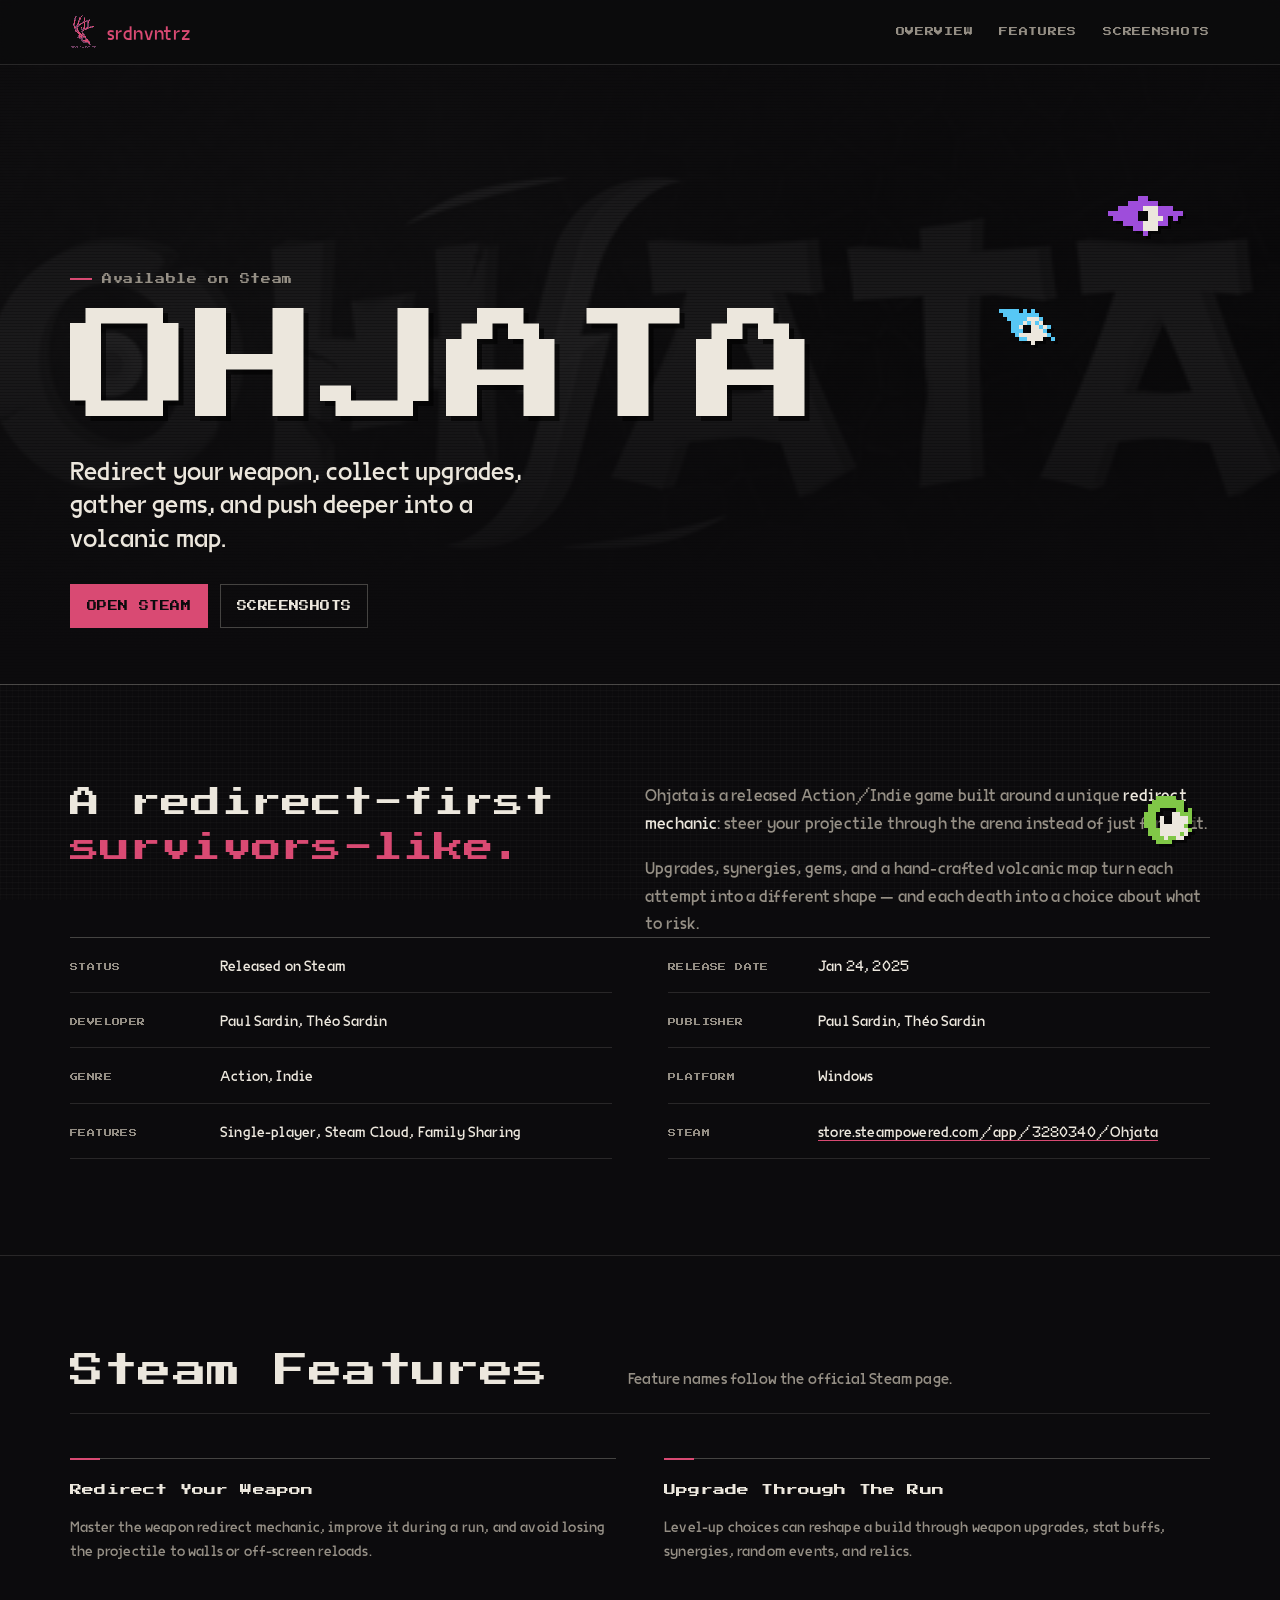
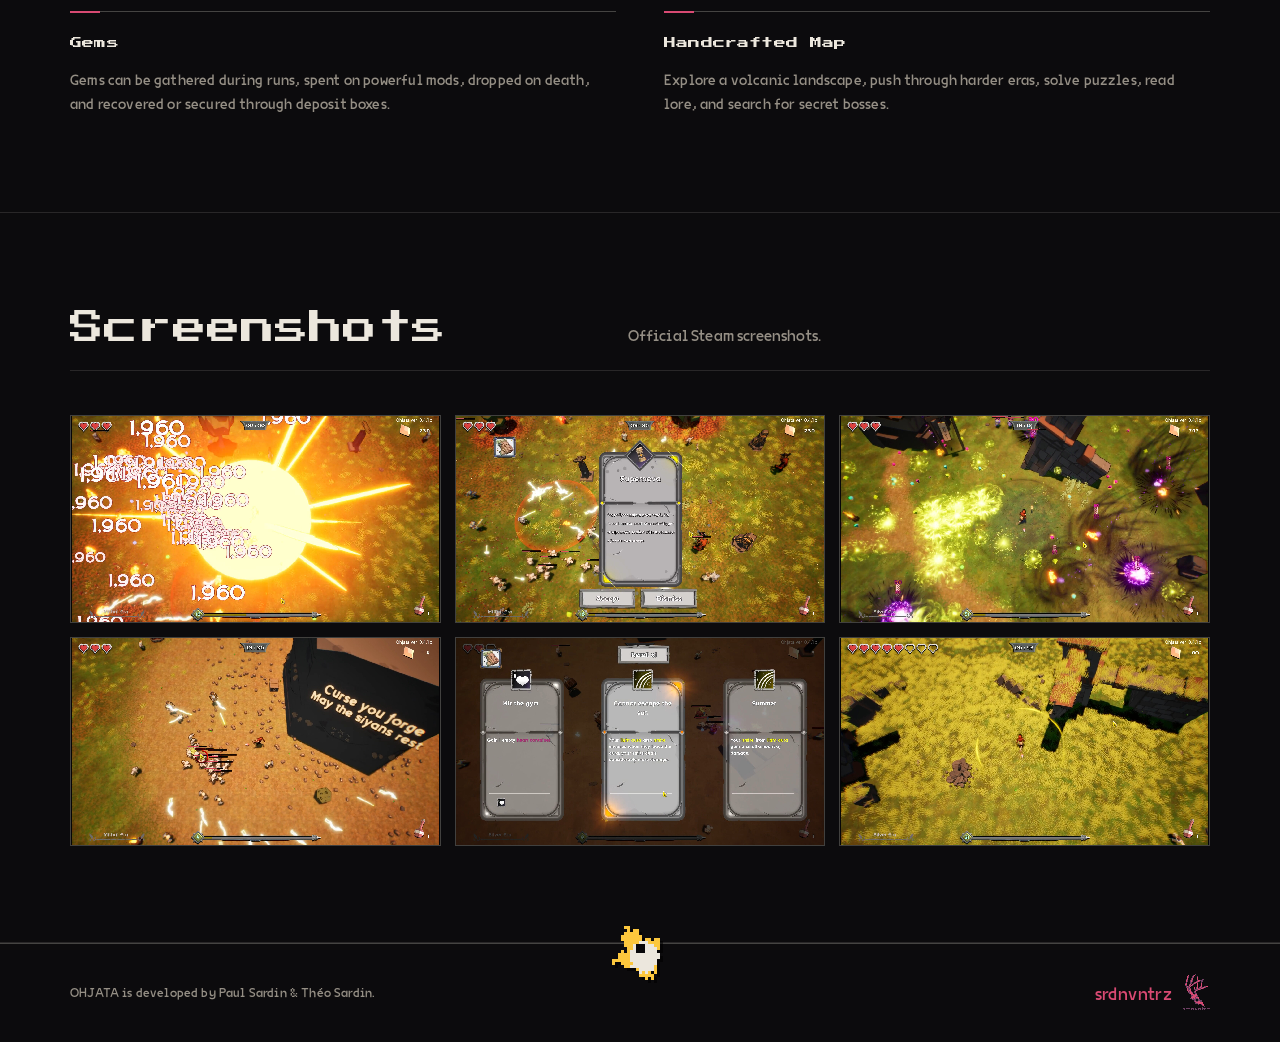
==== commit ab639591: "Hide cleared site copy" ====
--- a/ohjata/index.html
+++ b/ohjata/index.html
@@ -18,17 +18,17 @@
     <link rel="icon" href="/assets/srdnvntrz-logo.png">
     <link rel="stylesheet" href="/site.css?v=2026-mono-11">
   </head>
-  <body>
+  <body data-page="ohjata">
     <header class="site-header">
       <nav class="nav" aria-label="Primary">
         <a class="brand" href="/" aria-label="srdnvntrz home">
           <img src="/assets/srdnvntrz-logo.png" alt="" width="852" height="1128">
-          <span>srdnvntrz</span>
+          <span data-edit="brand">srdnvntrz</span>
         </a>
         <div class="nav-links">
-          <a href="#overview">Overview</a>
-          <a href="#features">Features</a>
-          <a href="#media">Screenshots</a>
+          <a href="#overview" data-edit="nav.overview">Overview</a>
+          <a href="#features" data-edit="nav.features">Features</a>
+          <a href="#media" data-edit="nav.media">Screenshots</a>
         </div>
       </nav>
     </header>
@@ -38,12 +38,12 @@
         <span class="enemy" data-enemy="drifter" data-cell="5" style="top:96px; right:6%;" aria-hidden="true"></span>
         <span class="enemy" data-enemy="gem_shard" data-cell="4" style="top:216px; right:16%;" aria-hidden="true"></span>
         <div class="hero-inner">
-          <p class="eyebrow">Available on Steam</p>
-          <h1 id="hero-title">OHJATA</h1>
-          <p class="hero-lead">Redirect your weapon, collect upgrades, gather gems, and push deeper into a volcanic map.</p>
+          <p class="eyebrow" data-edit="hero.eyebrow">Available on Steam</p>
+          <h1 id="hero-title" data-edit="hero.title">OHJATA</h1>
+          <p class="hero-lead" data-edit="hero.lead">Redirect your weapon, collect upgrades, gather gems, and push deeper into a volcanic map.</p>
           <div class="actions" aria-label="Primary links">
-            <a class="button primary" href="https://store.steampowered.com/app/3280340/Ohjata/" rel="noopener" target="_blank">Open Steam</a>
-            <a class="button" href="#media">Screenshots</a>
+            <a class="button primary" href="https://store.steampowered.com/app/3280340/Ohjata/" rel="noopener" target="_blank" data-edit="hero.btn.steam">Open Steam</a>
+            <a class="button" href="#media" data-edit="hero.btn.media">Screenshots</a>
           </div>
         </div>
       </section>
@@ -52,21 +52,21 @@
         <span class="enemy" data-enemy="splitter" data-cell="4" style="top:16%; right:5%;" aria-hidden="true"></span>
         <div class="section-inner">
           <div class="split">
-            <h2 class="lead-statement" id="overview-title">A redirect-first <span class="hl">survivors-like.</span></h2>
+            <h2 class="lead-statement" id="overview-title" data-edit="overview.title">A redirect-first <span class="hl">survivors-like.</span></h2>
             <div class="prose">
-              <p>Ohjata is a released Action/Indie game built around a unique <strong>redirect mechanic</strong>: steer your projectile through the arena instead of just firing it.</p>
-              <p>Upgrades, synergies, gems, and a hand-crafted volcanic map turn each attempt into a different shape — and each death into a choice about what to risk.</p>
+              <p data-edit="overview.p1">Ohjata is a released Action/Indie game built around a unique <strong>redirect mechanic</strong>: steer your projectile through the arena instead of just firing it.</p>
+              <p data-edit="overview.p2">Upgrades, synergies, gems, and a hand-crafted volcanic map turn each attempt into a different shape — and each death into a choice about what to risk.</p>
             </div>
           </div>
           <dl class="specs">
-            <div class="spec"><dt>Status</dt><dd>Released on Steam</dd></div>
-            <div class="spec"><dt>Release date</dt><dd>Jan 24, 2025</dd></div>
-            <div class="spec"><dt>Developer</dt><dd>Paul Sardin, Théo Sardin</dd></div>
-            <div class="spec"><dt>Publisher</dt><dd>Paul Sardin, Théo Sardin</dd></div>
-            <div class="spec"><dt>Genre</dt><dd>Action, Indie</dd></div>
-            <div class="spec"><dt>Platform</dt><dd>Windows</dd></div>
-            <div class="spec"><dt>Features</dt><dd>Single-player, Steam Cloud, Family Sharing</dd></div>
-            <div class="spec"><dt>Steam</dt><dd><a href="https://store.steampowered.com/app/3280340/Ohjata/" rel="noopener" target="_blank">store.steampowered.com/app/3280340/Ohjata</a></dd></div>
+            <div class="spec"><dt data-edit="overview.spec.0.dt">Status</dt><dd data-edit="overview.spec.0.dd">Released on Steam</dd></div>
+            <div class="spec"><dt data-edit="overview.spec.1.dt">Release date</dt><dd data-edit="overview.spec.1.dd">Jan 24, 2025</dd></div>
+            <div class="spec"><dt data-edit="overview.spec.2.dt">Developer</dt><dd data-edit="overview.spec.2.dd">Paul Sardin, Théo Sardin</dd></div>
+            <div class="spec"><dt data-edit="overview.spec.3.dt">Publisher</dt><dd data-edit="overview.spec.3.dd">Paul Sardin, Théo Sardin</dd></div>
+            <div class="spec"><dt data-edit="overview.spec.4.dt">Genre</dt><dd data-edit="overview.spec.4.dd">Action, Indie</dd></div>
+            <div class="spec"><dt data-edit="overview.spec.5.dt">Platform</dt><dd data-edit="overview.spec.5.dd">Windows</dd></div>
+            <div class="spec"><dt data-edit="overview.spec.6.dt">Features</dt><dd data-edit="overview.spec.6.dd">Single-player, Steam Cloud, Family Sharing</dd></div>
+            <div class="spec"><dt data-edit="overview.spec.7.dt">Steam</dt><dd data-edit="overview.spec.7.dd"><a href="https://store.steampowered.com/app/3280340/Ohjata/" rel="noopener" target="_blank">store.steampowered.com/app/3280340/Ohjata</a></dd></div>
           </dl>
         </div>
       </section>
@@ -74,25 +74,25 @@
       <section class="section" id="features" aria-labelledby="features-title">
         <div class="section-inner">
           <div class="section-head">
-            <h2 id="features-title">Steam Features</h2>
-            <p>Feature names follow the official Steam page.</p>
+            <h2 id="features-title" data-edit="features.title">Steam Features</h2>
+            <p data-edit="features.sub">Feature names follow the official Steam page.</p>
           </div>
           <div class="col-grid col-grid--2">
             <article class="col">
-              <h3>Redirect Your Weapon</h3>
-              <p>Master the weapon redirect mechanic, improve it during a run, and avoid losing the projectile to walls or off-screen reloads.</p>
+              <h3 data-edit="features.col.0.h">Redirect Your Weapon</h3>
+              <p data-edit="features.col.0.p">Master the weapon redirect mechanic, improve it during a run, and avoid losing the projectile to walls or off-screen reloads.</p>
             </article>
             <article class="col">
-              <h3>Upgrade Through The Run</h3>
-              <p>Level-up choices can reshape a build through weapon upgrades, stat buffs, synergies, random events, and relics.</p>
+              <h3 data-edit="features.col.1.h">Upgrade Through The Run</h3>
+              <p data-edit="features.col.1.p">Level-up choices can reshape a build through weapon upgrades, stat buffs, synergies, random events, and relics.</p>
             </article>
             <article class="col">
-              <h3>Gems</h3>
-              <p>Gems can be gathered during runs, spent on powerful mods, dropped on death, and recovered or secured through deposit boxes.</p>
+              <h3 data-edit="features.col.2.h">Gems</h3>
+              <p data-edit="features.col.2.p">Gems can be gathered during runs, spent on powerful mods, dropped on death, and recovered or secured through deposit boxes.</p>
             </article>
             <article class="col">
-              <h3>Handcrafted Map</h3>
-              <p>Explore a volcanic landscape, push through harder eras, solve puzzles, read lore, and search for secret bosses.</p>
+              <h3 data-edit="features.col.3.h">Handcrafted Map</h3>
+              <p data-edit="features.col.3.p">Explore a volcanic landscape, push through harder eras, solve puzzles, read lore, and search for secret bosses.</p>
             </article>
           </div>
         </div>
@@ -101,8 +101,8 @@
       <section class="section" id="media" aria-labelledby="media-title">
         <div class="section-inner">
           <div class="section-head">
-            <h2 id="media-title">Screenshots</h2>
-            <p>Official Steam screenshots.</p>
+            <h2 id="media-title" data-edit="media.title">Screenshots</h2>
+            <p data-edit="media.sub">Official Steam screenshots.</p>
           </div>
           <div class="screenshot-grid">
             <a class="screenshot-card" href="/ohjata/assets/screenshots/ohjata-01.jpg">
@@ -130,15 +130,16 @@
 
     <footer class="site-footer">
       <div class="footer-inner">
-        <p class="footer-meta">OHJATA is developed by Paul Sardin &amp; Théo Sardin.</p>
+        <p class="footer-meta" data-edit="footer.meta">OHJATA is developed by Paul Sardin &amp; Théo Sardin.</p>
         <span class="enemy" data-enemy="gem_cluster" data-cell="3" style="left:46%; top:-36px;" aria-hidden="true"></span>
         <a class="footer-brand" href="/" aria-label="srdnvntrz home">
-          <span>srdnvntrz</span>
+          <span data-edit="brand">srdnvntrz</span>
           <img src="/assets/srdnvntrz-logo.png" alt="" width="852" height="1128">
         </a>
       </div>
     </footer>
     <script src="/lightbox.js?v=2026-mono-12" defer></script>
     <script src="/enemies.js?v=2026-mono-11" defer></script>
+    <script src="/content.js?v=2026-edit-2" defer></script>
   </body>
 </html>
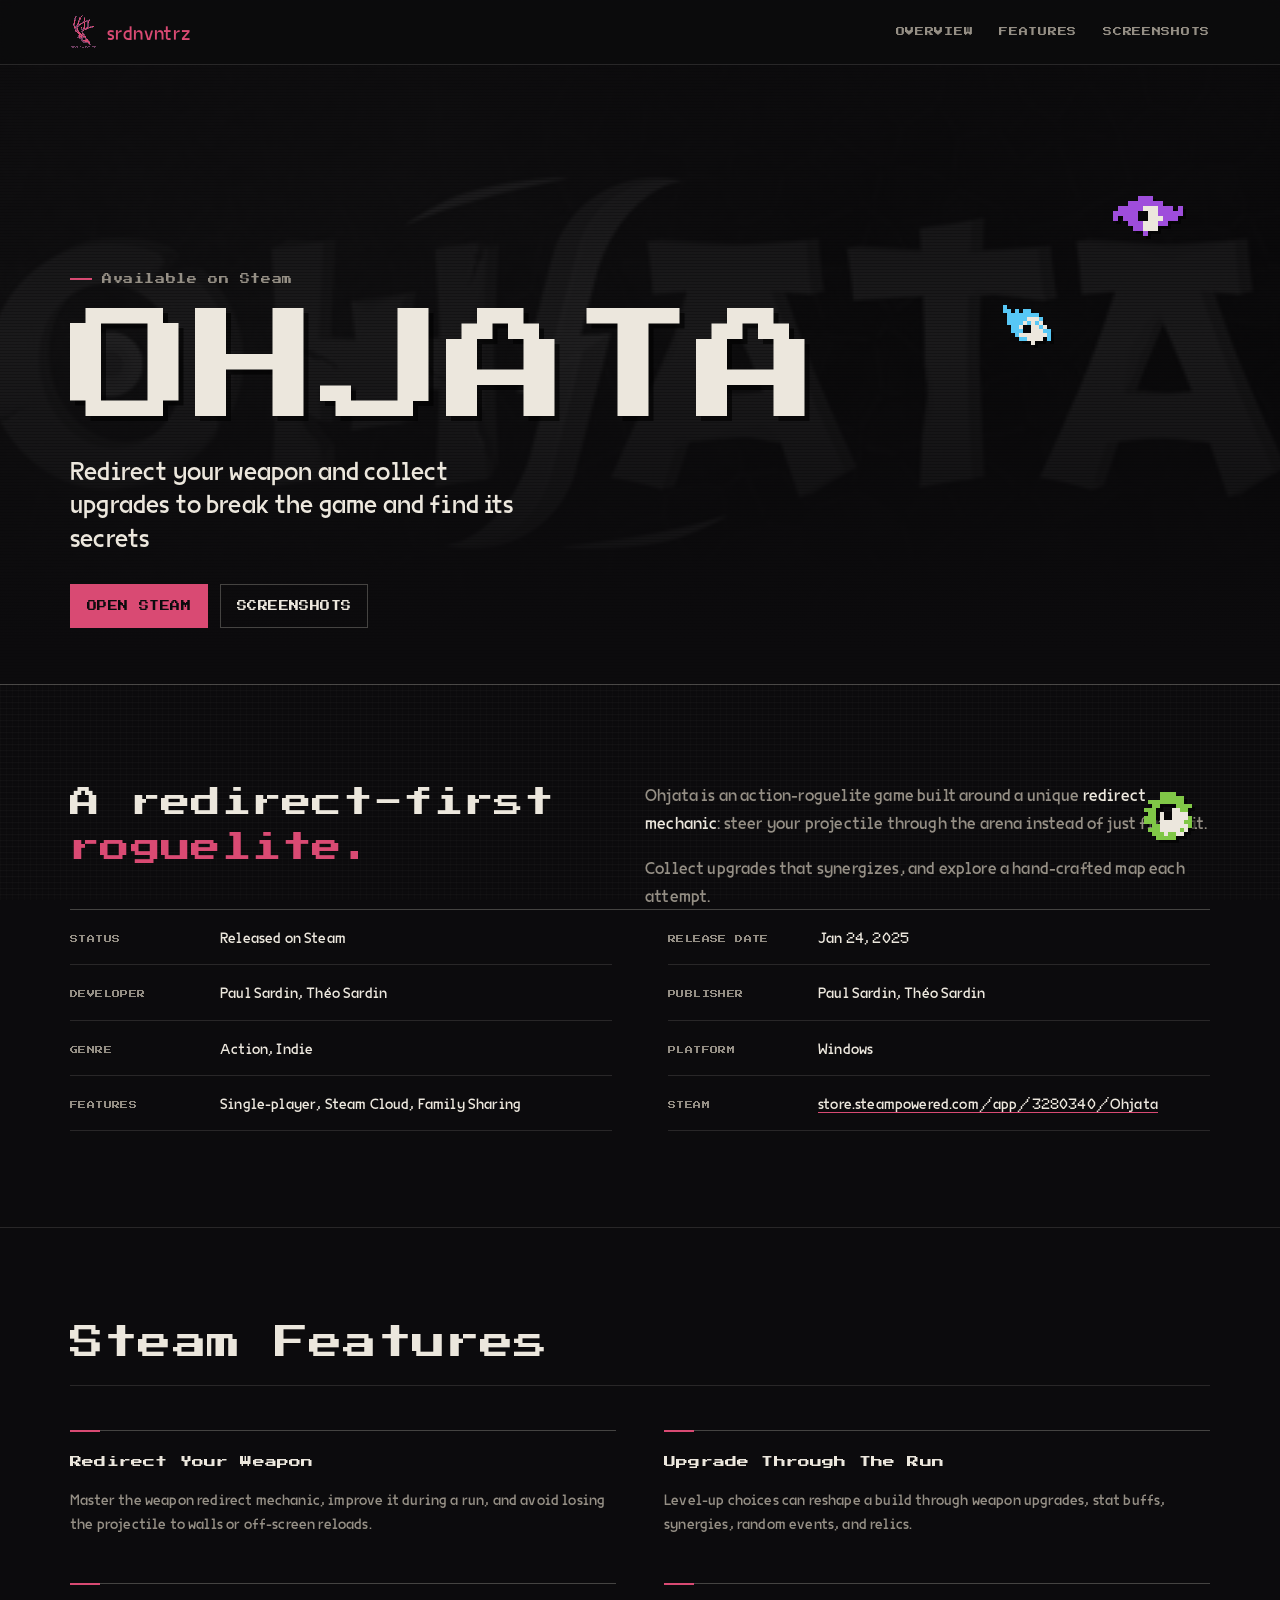
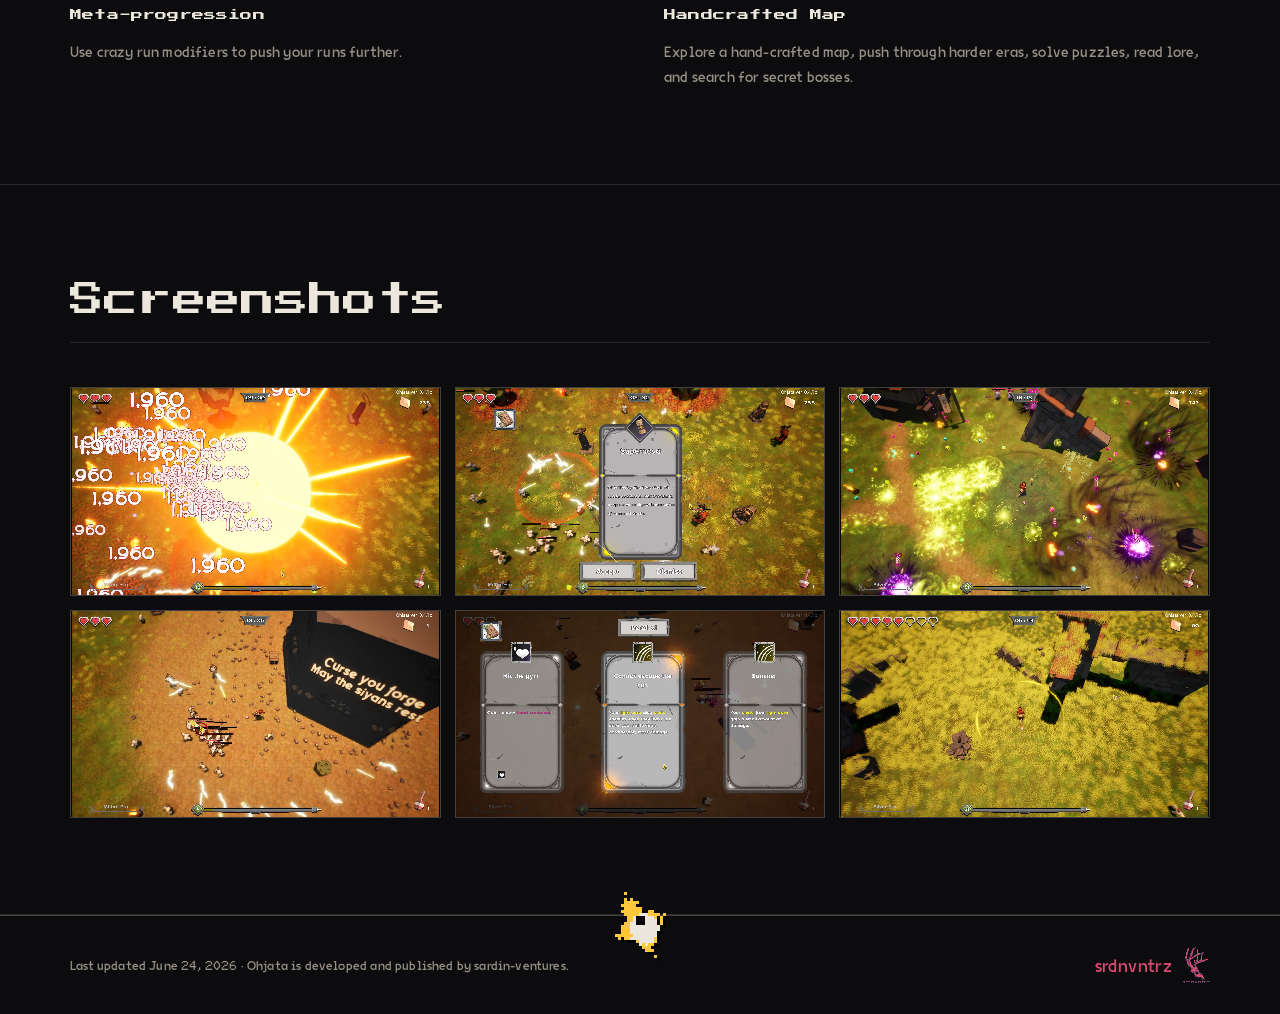
==== commit ab979614: "Update OHJATA page copy" ====
--- a/ohjata/index.html
+++ b/ohjata/index.html
@@ -40,7 +40,7 @@
         <div class="hero-inner">
           <p class="eyebrow" data-edit="hero.eyebrow">Available on Steam</p>
           <h1 id="hero-title" data-edit="hero.title">OHJATA</h1>
-          <p class="hero-lead" data-edit="hero.lead">Redirect your weapon, collect upgrades, gather gems, and push deeper into a volcanic map.</p>
+          <p class="hero-lead" data-edit="hero.lead">Redirect your weapon and collect upgrades to break the game and find its secrets</p>
           <div class="actions" aria-label="Primary links">
             <a class="button primary" href="https://store.steampowered.com/app/3280340/Ohjata/" rel="noopener" target="_blank" data-edit="hero.btn.steam">Open Steam</a>
             <a class="button" href="#media" data-edit="hero.btn.media">Screenshots</a>
@@ -52,10 +52,10 @@
         <span class="enemy" data-enemy="splitter" data-cell="4" style="top:16%; right:5%;" aria-hidden="true"></span>
         <div class="section-inner">
           <div class="split">
-            <h2 class="lead-statement" id="overview-title" data-edit="overview.title">A redirect-first <span class="hl">survivors-like.</span></h2>
+            <h2 class="lead-statement" id="overview-title" data-edit="overview.title">A redirect-first <span class="hl">roguelite.</span></h2>
             <div class="prose">
-              <p data-edit="overview.p1">Ohjata is a released Action/Indie game built around a unique <strong>redirect mechanic</strong>: steer your projectile through the arena instead of just firing it.</p>
-              <p data-edit="overview.p2">Upgrades, synergies, gems, and a hand-crafted volcanic map turn each attempt into a different shape — and each death into a choice about what to risk.</p>
+              <p data-edit="overview.p1">Ohjata is an action-roguelite game built around a unique <strong>redirect mechanic</strong>: steer your projectile through the arena instead of just firing it.</p>
+              <p data-edit="overview.p2">Collect upgrades that synergizes, and explore a hand-crafted map each attempt.</p>
             </div>
           </div>
           <dl class="specs">
@@ -75,7 +75,7 @@
         <div class="section-inner">
           <div class="section-head">
             <h2 id="features-title" data-edit="features.title">Steam Features</h2>
-            <p data-edit="features.sub">Feature names follow the official Steam page.</p>
+            <p data-edit="features.sub" hidden></p>
           </div>
           <div class="col-grid col-grid--2">
             <article class="col">
@@ -87,12 +87,12 @@
               <p data-edit="features.col.1.p">Level-up choices can reshape a build through weapon upgrades, stat buffs, synergies, random events, and relics.</p>
             </article>
             <article class="col">
-              <h3 data-edit="features.col.2.h">Gems</h3>
-              <p data-edit="features.col.2.p">Gems can be gathered during runs, spent on powerful mods, dropped on death, and recovered or secured through deposit boxes.</p>
+              <h3 data-edit="features.col.2.h">Meta-progression</h3>
+              <p data-edit="features.col.2.p">Use crazy run modifiers to push your runs further.</p>
             </article>
             <article class="col">
               <h3 data-edit="features.col.3.h">Handcrafted Map</h3>
-              <p data-edit="features.col.3.p">Explore a volcanic landscape, push through harder eras, solve puzzles, read lore, and search for secret bosses.</p>
+              <p data-edit="features.col.3.p">Explore a hand-crafted map, push through harder eras, solve puzzles, read lore, and search for secret bosses.</p>
             </article>
           </div>
         </div>
@@ -102,7 +102,7 @@
         <div class="section-inner">
           <div class="section-head">
             <h2 id="media-title" data-edit="media.title">Screenshots</h2>
-            <p data-edit="media.sub">Official Steam screenshots.</p>
+            <p data-edit="media.sub" hidden></p>
           </div>
           <div class="screenshot-grid">
             <a class="screenshot-card" href="/ohjata/assets/screenshots/ohjata-01.jpg">
@@ -130,7 +130,7 @@
 
     <footer class="site-footer">
       <div class="footer-inner">
-        <p class="footer-meta" data-edit="footer.meta">OHJATA is developed by Paul Sardin &amp; Théo Sardin.</p>
+        <p class="footer-meta" data-edit="footer.meta">Last updated June 24, 2026 · Ohjata is developed and published by sardin-ventures.</p>
         <span class="enemy" data-enemy="gem_cluster" data-cell="3" style="left:46%; top:-36px;" aria-hidden="true"></span>
         <a class="footer-brand" href="/" aria-label="srdnvntrz home">
           <span data-edit="brand">srdnvntrz</span>
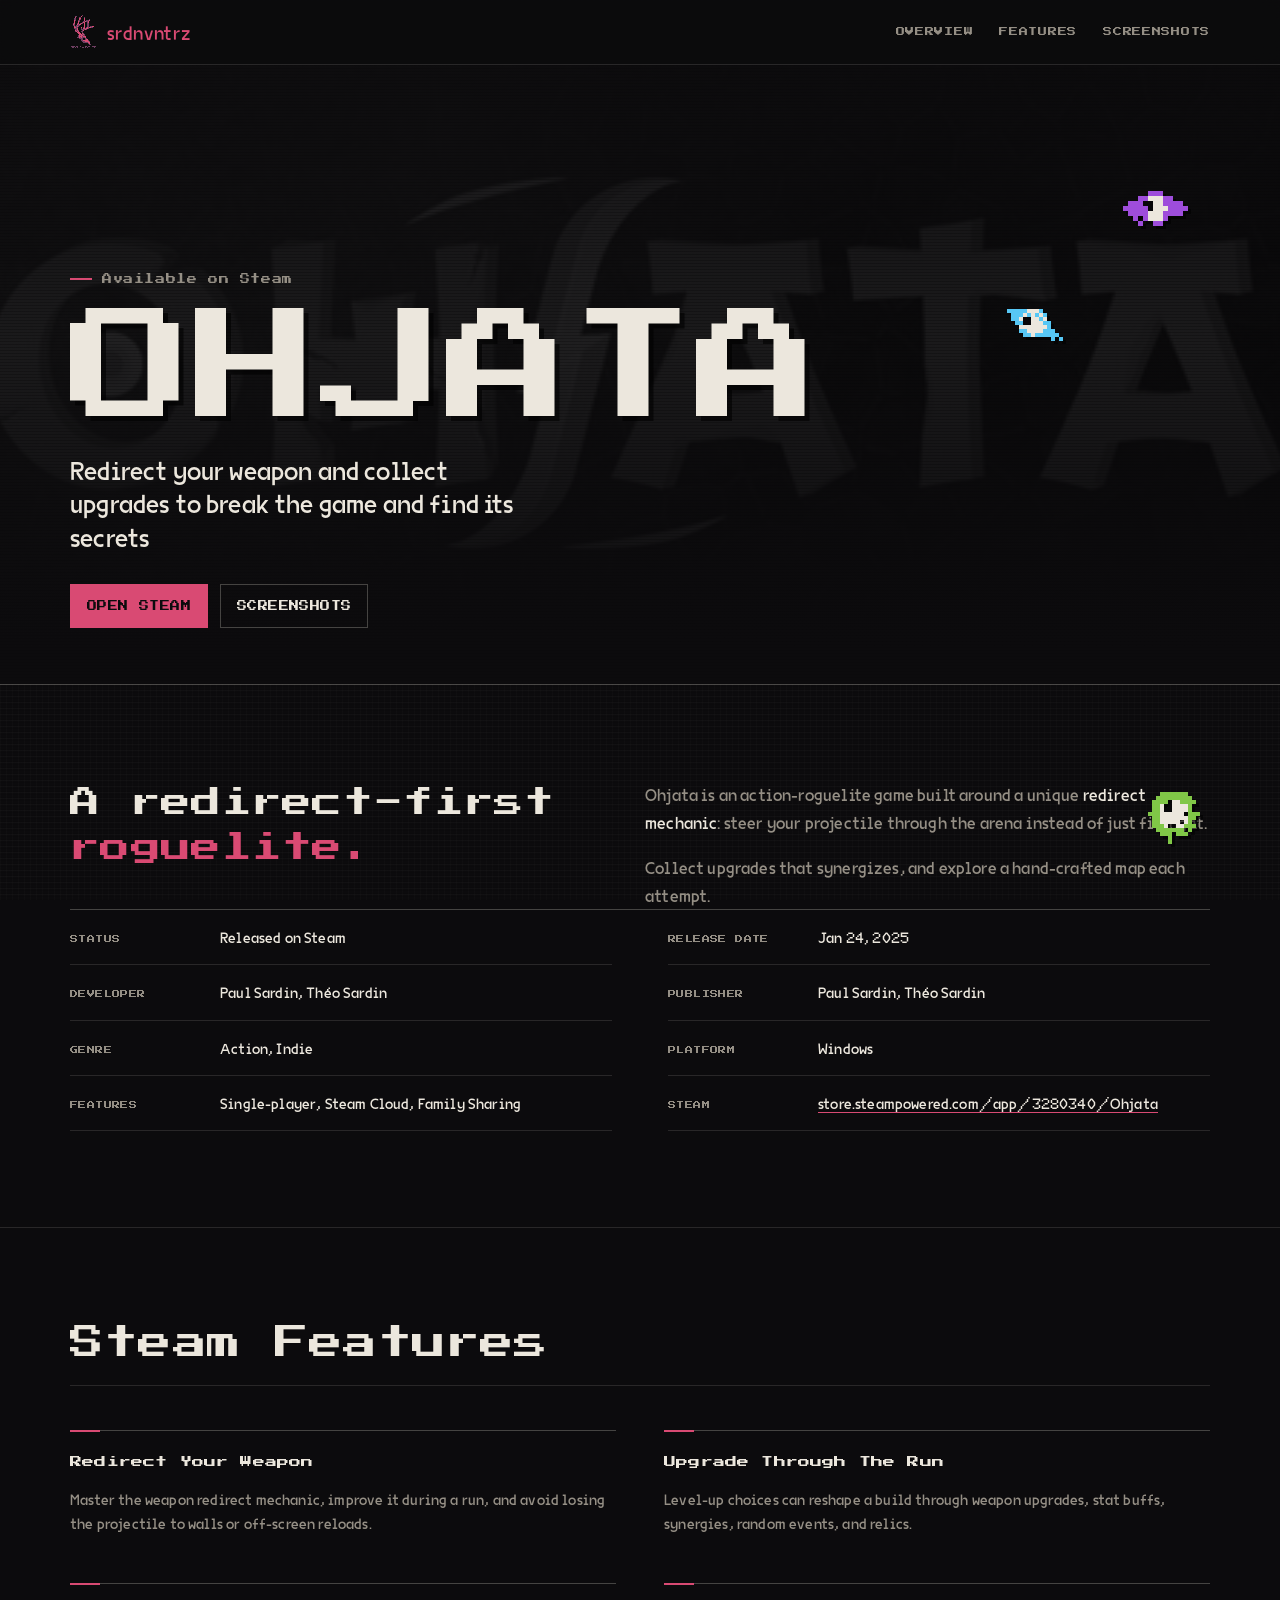
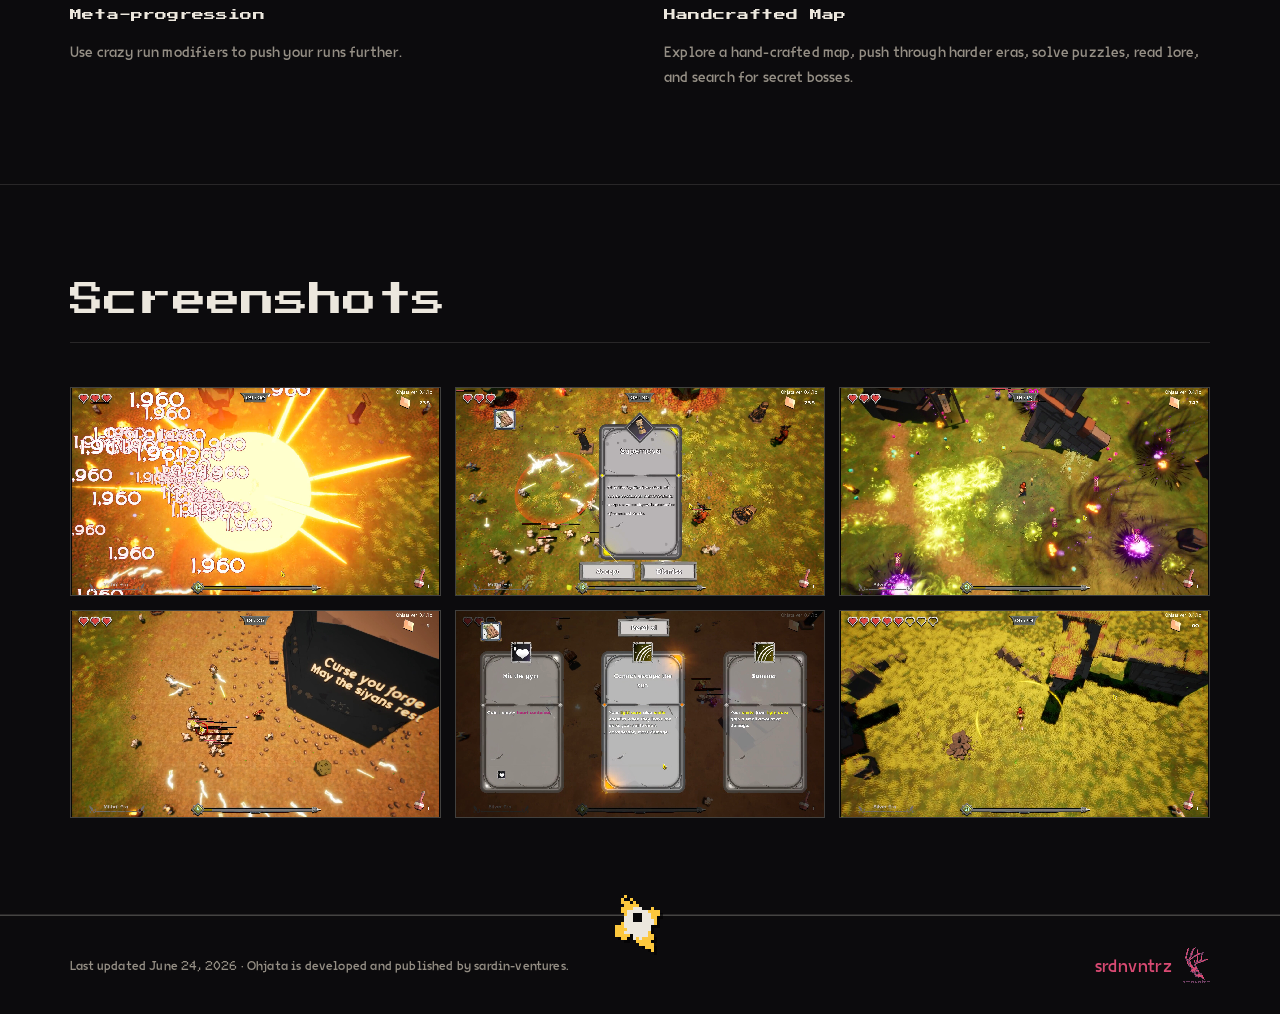
==== commit 205ce5a5: "fix(site): make the cursor-tracking enemies work on desktop and phones Desktop: re-measure each enem" ====
--- a/ohjata/index.html
+++ b/ohjata/index.html
@@ -16,7 +16,7 @@
     <meta property="og:image" content="https://sardin-ventures.github.io/ohjata/assets/ohjata-header.jpg">
     <meta property="og:type" content="website">
     <link rel="icon" href="/assets/srdnvntrz-logo.png">
-    <link rel="stylesheet" href="/site.css?v=2026-mono-11">
+    <link rel="stylesheet" href="/site.css?v=2026-mono-13">
   </head>
   <body data-page="ohjata">
     <header class="site-header">
@@ -35,7 +35,7 @@
 
     <main id="top">
       <section class="hero ohjata-hero" aria-labelledby="hero-title">
-        <span class="enemy" data-enemy="drifter" data-cell="5" style="top:96px; right:6%;" aria-hidden="true"></span>
+        <span class="enemy" data-enemy="drifter" data-m="top:20px; right:8%;" data-cell="5" style="top:96px; right:6%;" aria-hidden="true"></span>
         <span class="enemy" data-enemy="gem_shard" data-cell="4" style="top:216px; right:16%;" aria-hidden="true"></span>
         <div class="hero-inner">
           <p class="eyebrow" data-edit="hero.eyebrow">Available on Steam</p>
@@ -131,7 +131,7 @@
     <footer class="site-footer">
       <div class="footer-inner">
         <p class="footer-meta" data-edit="footer.meta">Last updated June 24, 2026 · Ohjata is developed and published by sardin-ventures.</p>
-        <span class="enemy" data-enemy="gem_cluster" data-cell="3" style="left:46%; top:-36px;" aria-hidden="true"></span>
+        <span class="enemy" data-enemy="gem_cluster" data-m="left:46%; top:-36px;" data-cell="3" style="left:46%; top:-36px;" aria-hidden="true"></span>
         <a class="footer-brand" href="/" aria-label="srdnvntrz home">
           <span data-edit="brand">srdnvntrz</span>
           <img src="/assets/srdnvntrz-logo.png" alt="" width="852" height="1128">
@@ -139,7 +139,7 @@
       </div>
     </footer>
     <script src="/lightbox.js?v=2026-mono-12" defer></script>
-    <script src="/enemies.js?v=2026-mono-11" defer></script>
+    <script src="/enemies.js?v=2026-mono-12" defer></script>
     <script src="/content.js?v=2026-edit-2" defer></script>
   </body>
 </html>
--- a/site.css
+++ b/site.css
@@ -126,7 +126,6 @@
 .status,
 .tag,
 .spec dt,
-.idx,
 .copy-label,
 .brand span {
   font-family: var(--display);
@@ -282,7 +281,7 @@
   position: absolute;
   inset: 0;
   z-index: -2;
-  background-image: url("/runz/assets/screenshots/combat-late.jpg");
+  background-image: url("/runz/assets/hero-bg.jpg");
   background-position: center;
   background-size: cover;
   filter: grayscale(1) contrast(1.05) brightness(0.5);
@@ -528,7 +527,7 @@
 
 .media-grid {
   display: grid;
-  grid-template-columns: repeat(auto-fit, minmax(300px, 1fr));
+  grid-template-columns: repeat(2, minmax(0, 1fr));
   gap: 14px;
   align-items: stretch;
 }
@@ -807,7 +806,7 @@
   color: var(--accent);
 }
 
-/* the games "index" */
+/* the games list */
 .game-index {
   display: grid;
   gap: 0;
@@ -819,10 +818,10 @@
 
 .game-row {
   display: grid;
-  grid-template-columns: auto clamp(84px, 11vw, 140px) minmax(0, 1fr) auto auto;
+  grid-template-columns: clamp(140px, 17vw, 230px) minmax(0, 1fr) auto auto;
   align-items: center;
-  gap: clamp(14px, 2.4vw, 30px);
-  padding: clamp(12px, 1.9vh, 20px) 6px;
+  gap: clamp(18px, 3vw, 36px);
+  padding: clamp(18px, 2.8vh, 30px) 6px;
   border-bottom: 1px solid var(--line);
   color: var(--ink);
   text-decoration: none;
@@ -835,15 +834,9 @@
   background: linear-gradient(90deg, var(--accent-soft), transparent 60%);
 }
 
-.idx {
-  color: var(--accent);
-  font-size: clamp(13px, 1.6vw, 18px);
-  line-height: 1;
-}
-
 .game-row .thumb {
   width: 100%;
-  height: clamp(54px, 7vh, 82px);
+  height: clamp(82px, 11vh, 126px);
   object-fit: cover;
   border: 1px solid var(--line-2);
   filter: grayscale(1) brightness(0.85);
@@ -861,14 +854,14 @@
 
 .game-row-copy h2 {
   margin: 0 0 8px;
-  font-size: clamp(18px, 2.6vw, 30px);
+  font-size: clamp(22px, 3.2vw, 38px);
   line-height: 1;
 }
 
 .game-row-copy p {
   margin: 0;
   color: var(--muted);
-  font-size: clamp(13px, 1.5vw, 16px);
+  font-size: clamp(14px, 1.7vw, 18px);
   overflow: hidden;
   text-overflow: ellipsis;
   white-space: nowrap;
@@ -1012,7 +1005,7 @@
   }
 
   .game-row {
-    grid-template-columns: auto minmax(0, 1fr);
+    grid-template-columns: minmax(0, 1fr);
     align-items: start;
     gap: 8px 16px;
   }
@@ -1027,7 +1020,7 @@
   }
 
   .game-row .status {
-    grid-column: 2;
+    grid-column: 1;
   }
 
   .button {
@@ -1058,10 +1051,6 @@
     gap: 10px 16px;
   }
 
-  .enemy {
-    display: none;
-  }
-
   .hero-inner {
     padding-top: 96px;
   }
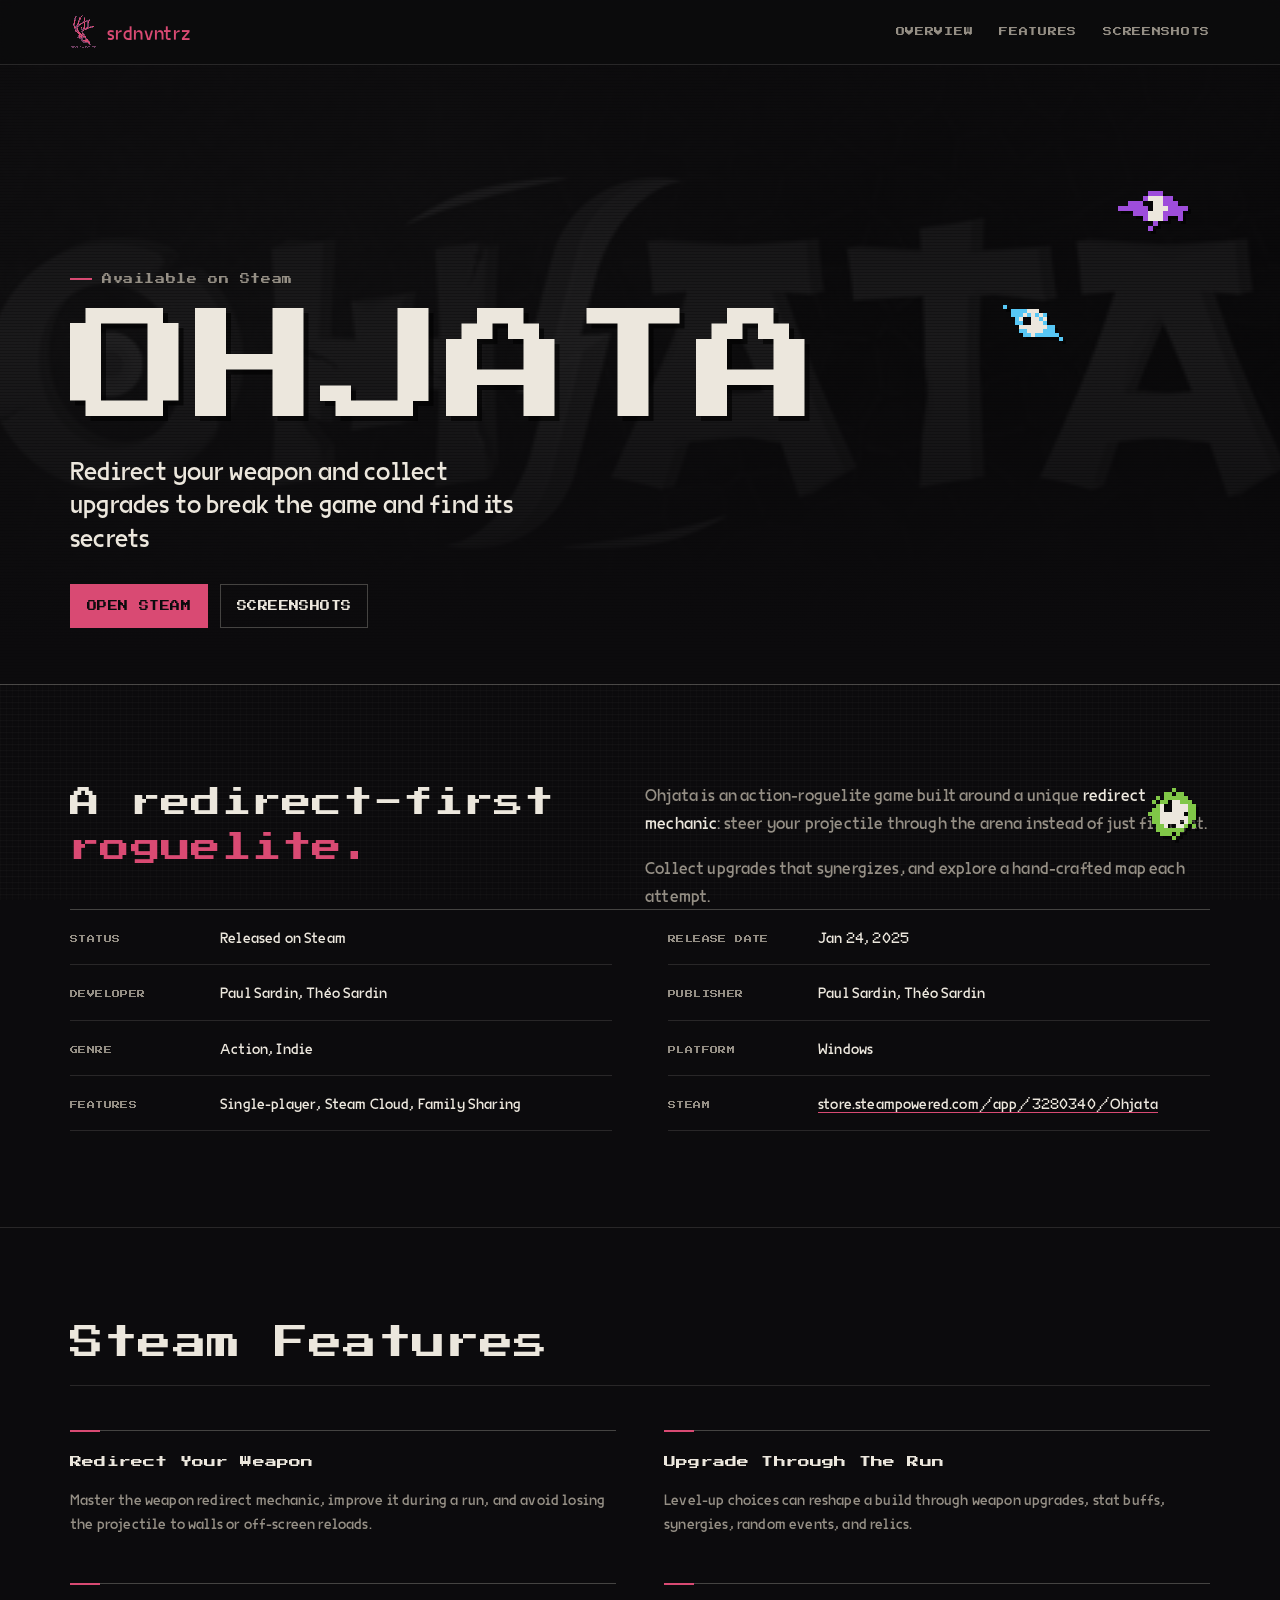
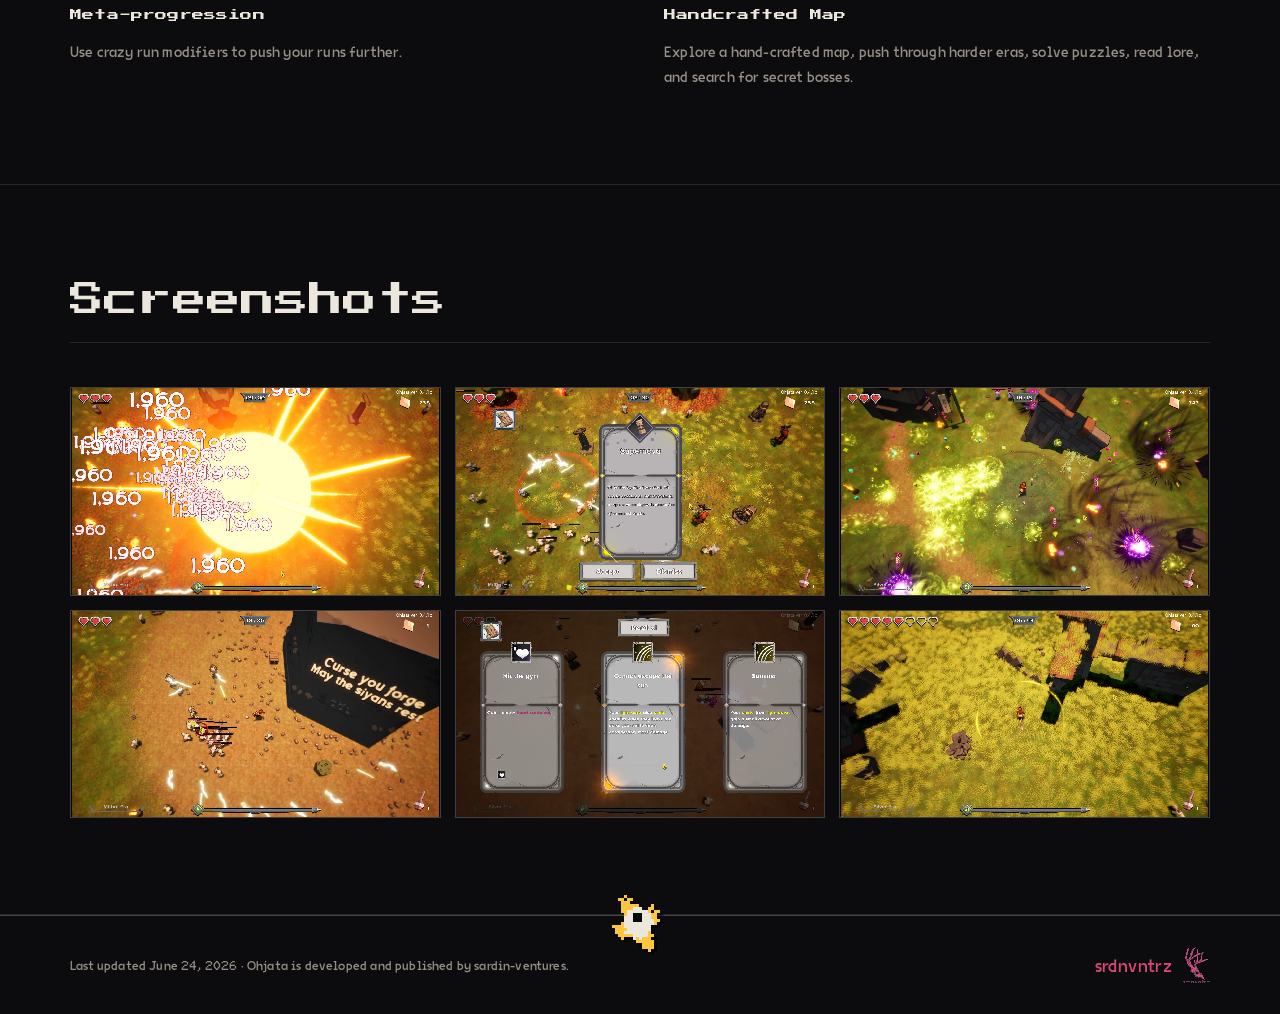
==== commit bb574160: "feat(site): polish the press kit gallery and screenshot viewer Drop the default figure margins so sc" ====
--- a/ohjata/index.html
+++ b/ohjata/index.html
@@ -16,7 +16,7 @@
     <meta property="og:image" content="https://sardin-ventures.github.io/ohjata/assets/ohjata-header.jpg">
     <meta property="og:type" content="website">
     <link rel="icon" href="/assets/srdnvntrz-logo.png">
-    <link rel="stylesheet" href="/site.css?v=2026-mono-13">
+    <link rel="stylesheet" href="/site.css?v=2026-mono-14">
   </head>
   <body data-page="ohjata">
     <header class="site-header">
@@ -138,7 +138,7 @@
         </a>
       </div>
     </footer>
-    <script src="/lightbox.js?v=2026-mono-12" defer></script>
+    <script src="/lightbox.js?v=2026-mono-13" defer></script>
     <script src="/enemies.js?v=2026-mono-12" defer></script>
     <script src="/content.js?v=2026-edit-2" defer></script>
   </body>
--- a/site.css
+++ b/site.css
@@ -541,6 +541,7 @@
 .media-card {
   display: flex;
   flex-direction: column;
+  margin: 0;
   overflow: hidden;
   border: 1px solid var(--line-2);
   background: var(--bg-2);
@@ -580,10 +581,11 @@
 
 .media-card figcaption {
   flex: 1 1 auto;
-  padding: 12px 14px;
+  padding: 10px 14px;
   border-top: 1px solid var(--line);
   color: var(--muted);
-  font-size: 14px;
+  font-size: 13px;
+  line-height: 1.4;
 }
 
 /* ------------------------------------------------------------
@@ -945,11 +947,60 @@
   display: grid;
 }
 
+.lightbox-figure {
+  display: grid;
+  justify-items: center;
+  gap: 12px;
+  margin: 0;
+}
+
 .lightbox img {
-  max-width: 94vw;
-  max-height: 86vh;
+  max-width: min(94vw, 1600px);
+  max-height: 80vh;
   border: 1px solid var(--line-2);
   box-shadow: 0 24px 90px rgba(0, 0, 0, 0.65);
+}
+
+.lightbox-caption {
+  max-width: 70ch;
+  color: var(--ink);
+  font-size: 14px;
+  text-align: center;
+}
+
+.lightbox-nav {
+  position: fixed;
+  top: 50%;
+  display: grid;
+  place-items: center;
+  width: 44px;
+  height: 44px;
+  margin-top: -22px;
+  border: 1px solid var(--line-2);
+  background: rgba(12, 11, 13, 0.82);
+  color: var(--ink);
+  font-size: 20px;
+  line-height: 1;
+  cursor: pointer;
+  transition: border-color 120ms ease, color 120ms ease;
+}
+
+.lightbox-nav:hover,
+.lightbox-nav:focus-visible {
+  border-color: var(--accent);
+  color: var(--accent);
+}
+
+.lightbox-nav[hidden] {
+  display: none;
+}
+
+.lightbox-prev {
+  left: clamp(8px, 2vw, 24px);
+}
+
+.lightbox-next {
+  right: clamp(8px, 2vw, 24px);
 }
 
 .lightbox-hint {
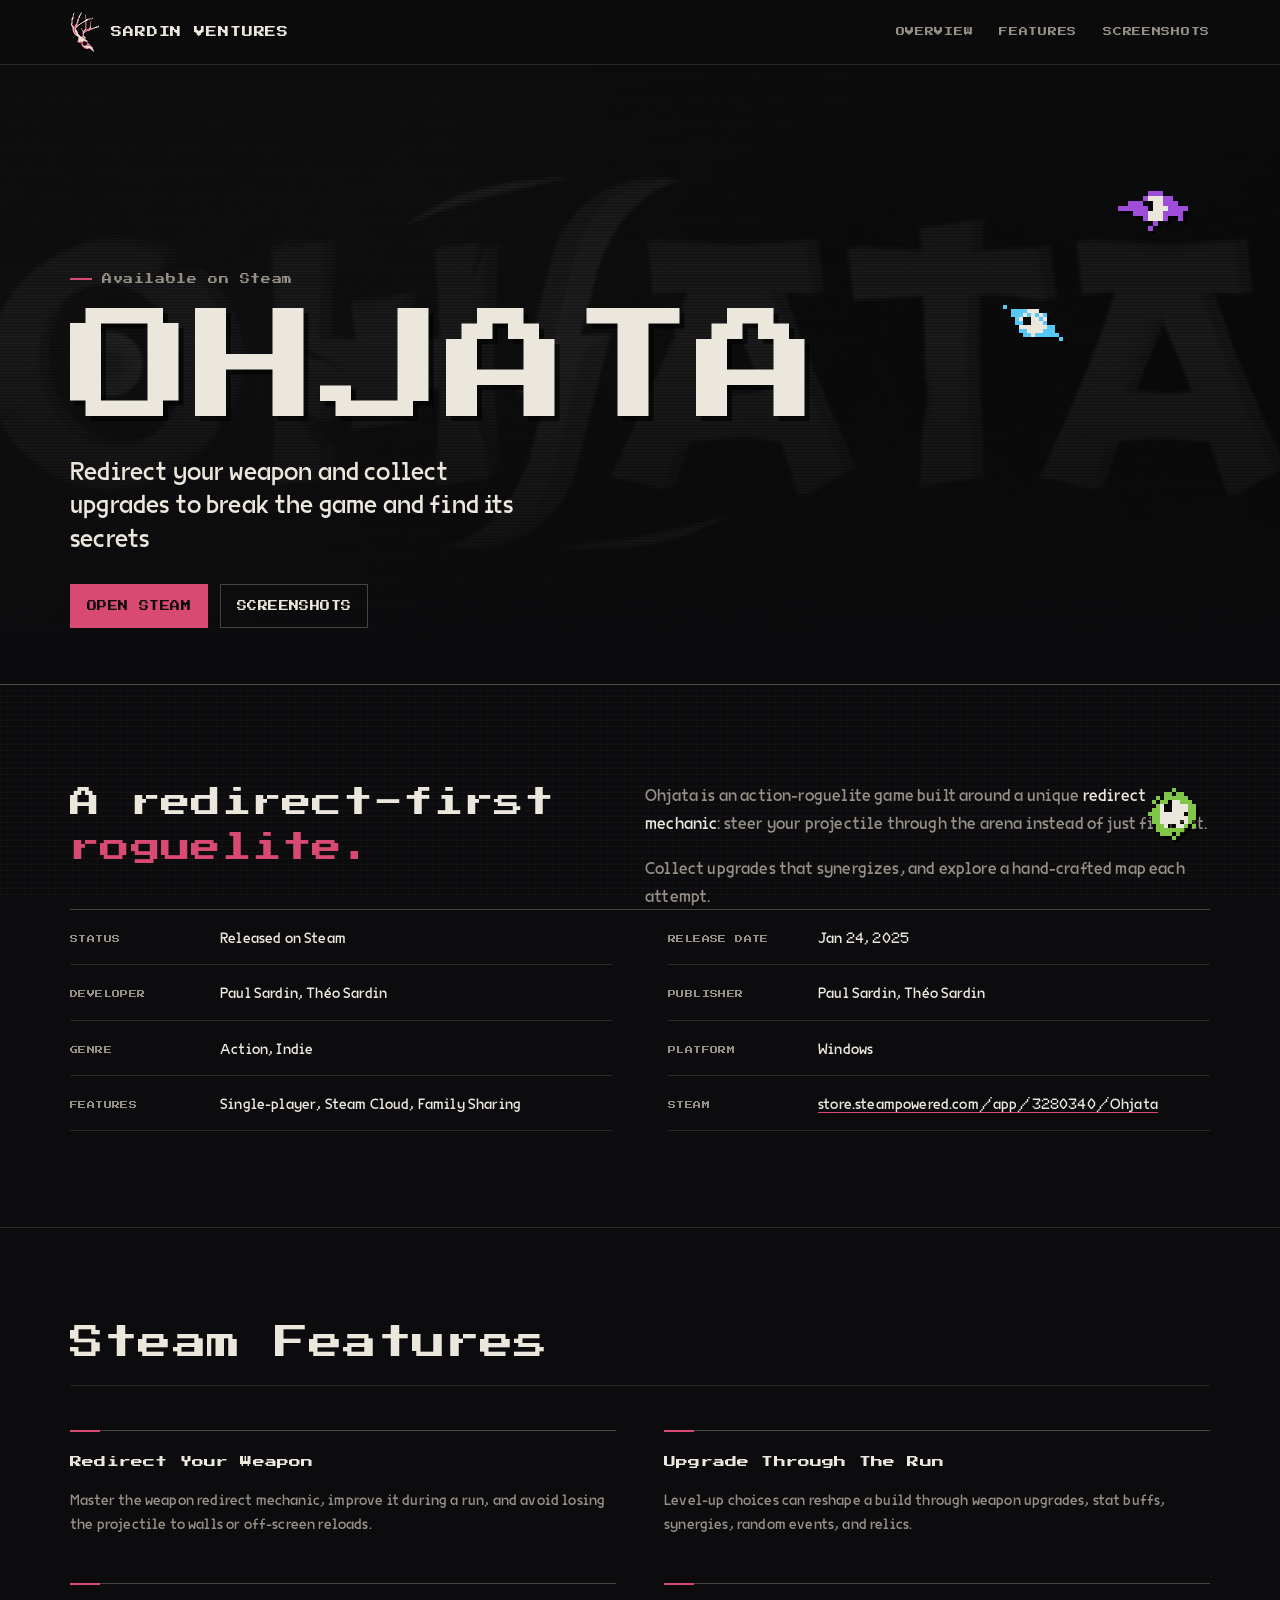
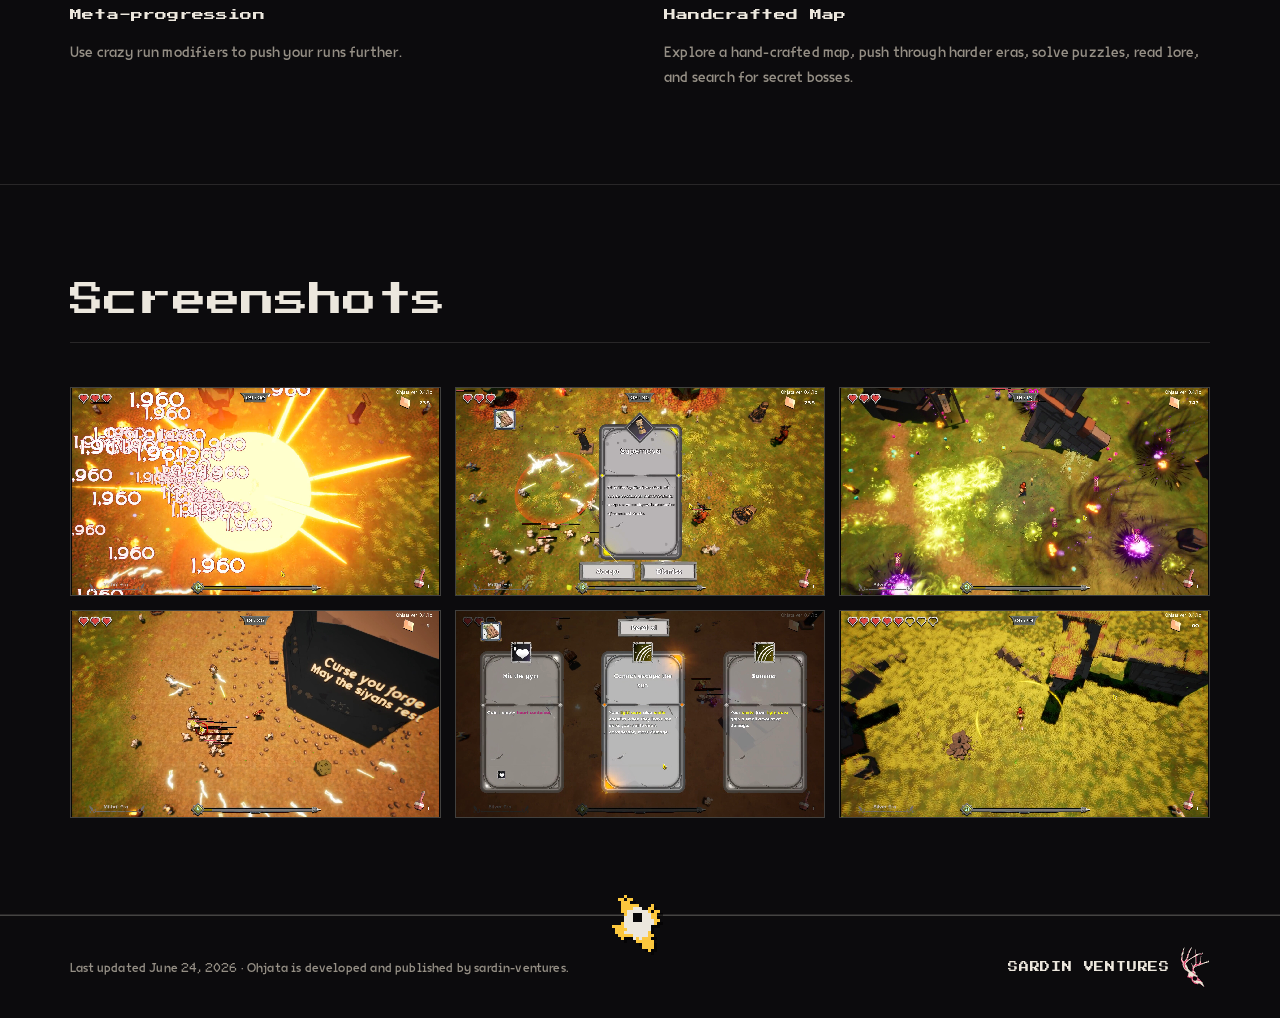
==== commit 84475aa2: "brand: new Sardin Ventures logo (bone deer skull) and wordmark Replace the old srdnvntrz logo in the" ====
--- a/ohjata/index.html
+++ b/ohjata/index.html
@@ -15,15 +15,16 @@
     >
     <meta property="og:image" content="https://sardin-ventures.github.io/ohjata/assets/ohjata-header.jpg">
     <meta property="og:type" content="website">
-    <link rel="icon" href="/assets/srdnvntrz-logo.png">
-    <link rel="stylesheet" href="/site.css?v=2026-mono-14">
+    <link rel="icon" href="/assets/favicon-32.png" sizes="32x32">
+    <link rel="apple-touch-icon" href="/assets/apple-touch-icon.png">
+    <link rel="stylesheet" href="/site.css?v=2026-mono-15">
   </head>
   <body data-page="ohjata">
     <header class="site-header">
       <nav class="nav" aria-label="Primary">
-        <a class="brand" href="/" aria-label="srdnvntrz home">
-          <img src="/assets/srdnvntrz-logo.png" alt="" width="852" height="1128">
-          <span data-edit="brand">srdnvntrz</span>
+        <a class="brand" href="/" aria-label="Sardin Ventures home">
+          <img src="/assets/sardin-ventures-skull.png" alt="" width="480" height="672">
+          <span data-edit="brand">SARDIN VENTURES</span>
         </a>
         <div class="nav-links">
           <a href="#overview" data-edit="nav.overview">Overview</a>
@@ -132,9 +133,9 @@
       <div class="footer-inner">
         <p class="footer-meta" data-edit="footer.meta">Last updated June 24, 2026 · Ohjata is developed and published by sardin-ventures.</p>
         <span class="enemy" data-enemy="gem_cluster" data-m="left:46%; top:-36px;" data-cell="3" style="left:46%; top:-36px;" aria-hidden="true"></span>
-        <a class="footer-brand" href="/" aria-label="srdnvntrz home">
-          <span data-edit="brand">srdnvntrz</span>
-          <img src="/assets/srdnvntrz-logo.png" alt="" width="852" height="1128">
+        <a class="footer-brand" href="/" aria-label="Sardin Ventures home">
+          <span data-edit="brand">SARDIN VENTURES</span>
+          <img src="/assets/sardin-ventures-skull.png" alt="" width="480" height="672">
         </a>
       </div>
     </footer>
--- a/site.css
+++ b/site.css
@@ -182,18 +182,18 @@
 }
 
 .brand img {
-  width: 26px;
-  height: 35px;
+  width: 30px;
+  height: 42px;
   object-fit: contain;
-  image-rendering: pixelated;
+  image-rendering: auto;
 }
 
 .brand span {
-  font-family: var(--body);
-  font-size: 19px;
+  font-family: var(--display);
+  font-size: 11px;
   line-height: 1;
-  letter-spacing: 0.02em;
-  color: var(--accent);
+  letter-spacing: 0.08em;
+  color: var(--ink);
 }
 
 .nav-links {
@@ -739,16 +739,18 @@
 }
 
 .footer-brand img {
-  width: 28px;
-  height: 38px;
+  width: 30px;
+  height: 42px;
   object-fit: contain;
-  image-rendering: pixelated;
+  image-rendering: auto;
 }
 
 .footer-brand span {
-  font-size: 18px;
+  font-family: var(--display);
+  font-size: 10px;
   line-height: 1;
-  letter-spacing: 0.02em;
+  letter-spacing: 0.08em;
+  color: var(--ink);
 }
 
 /* ============================================================
